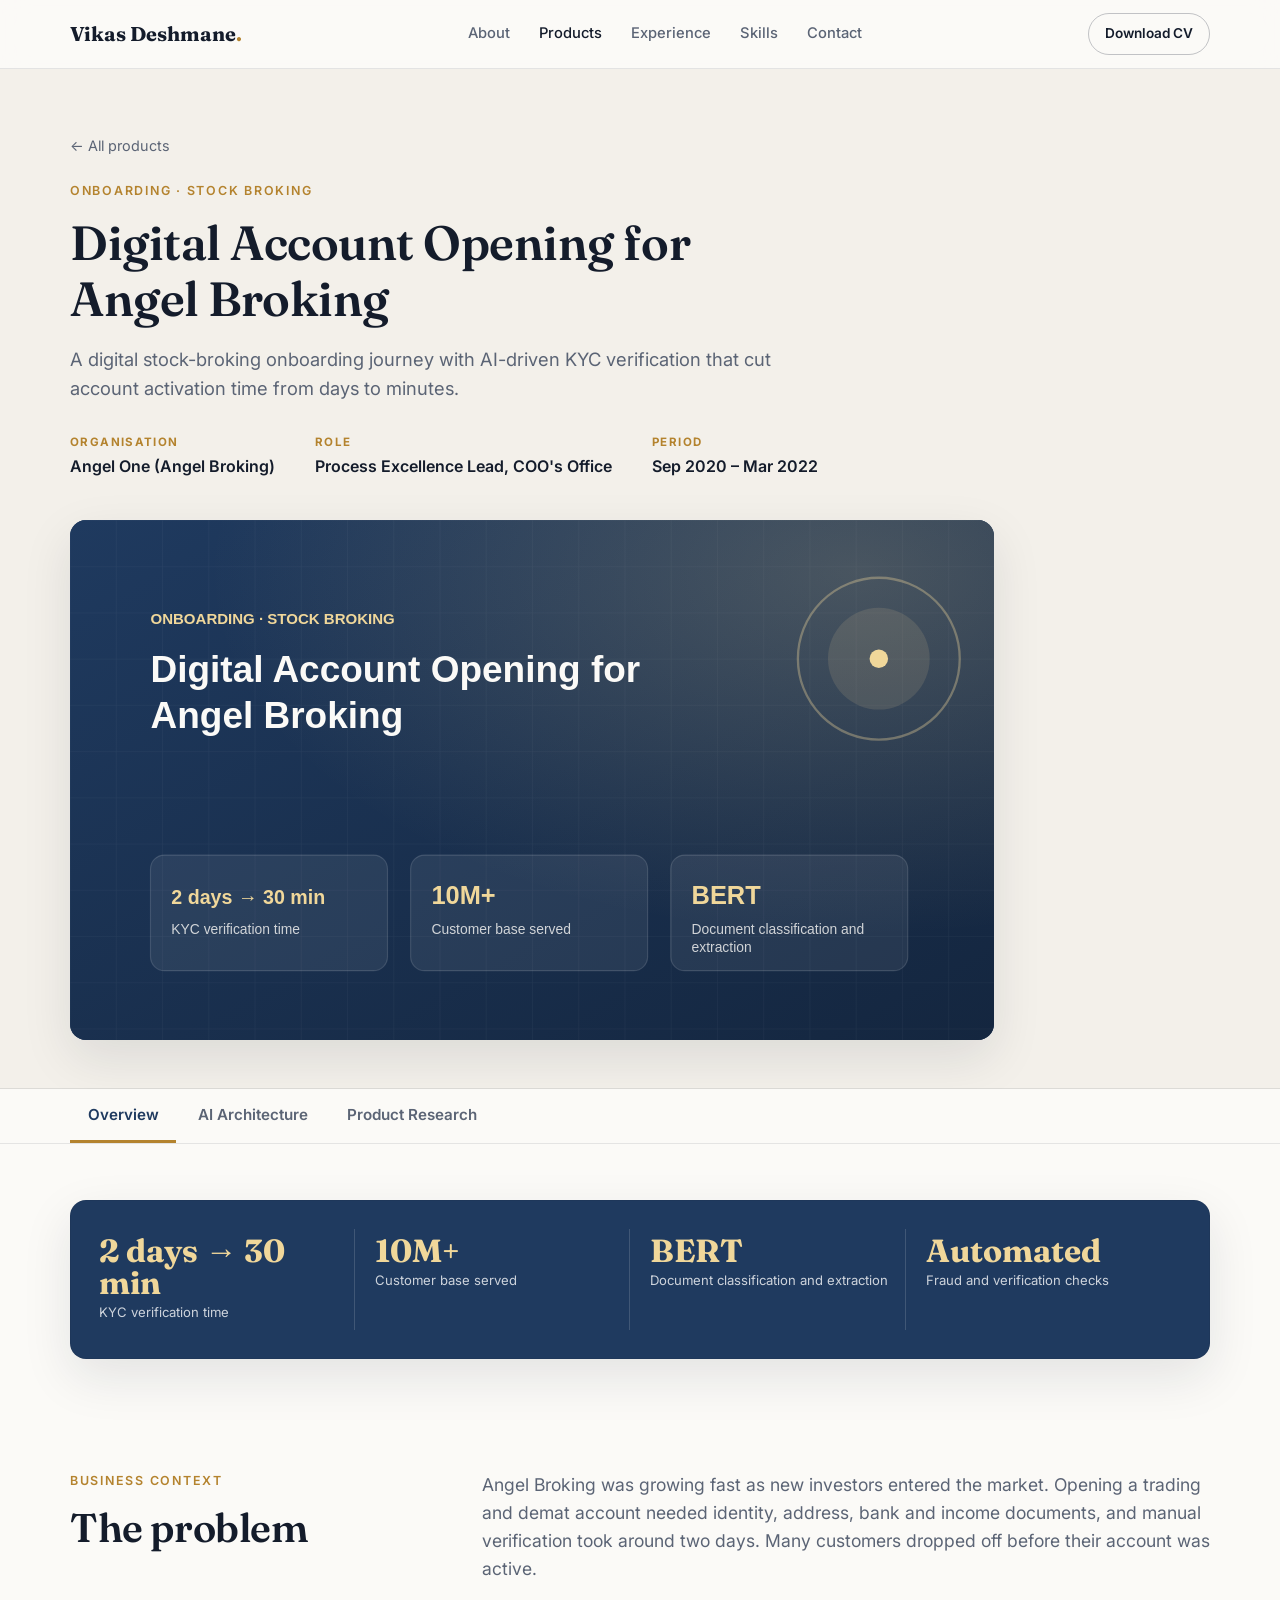
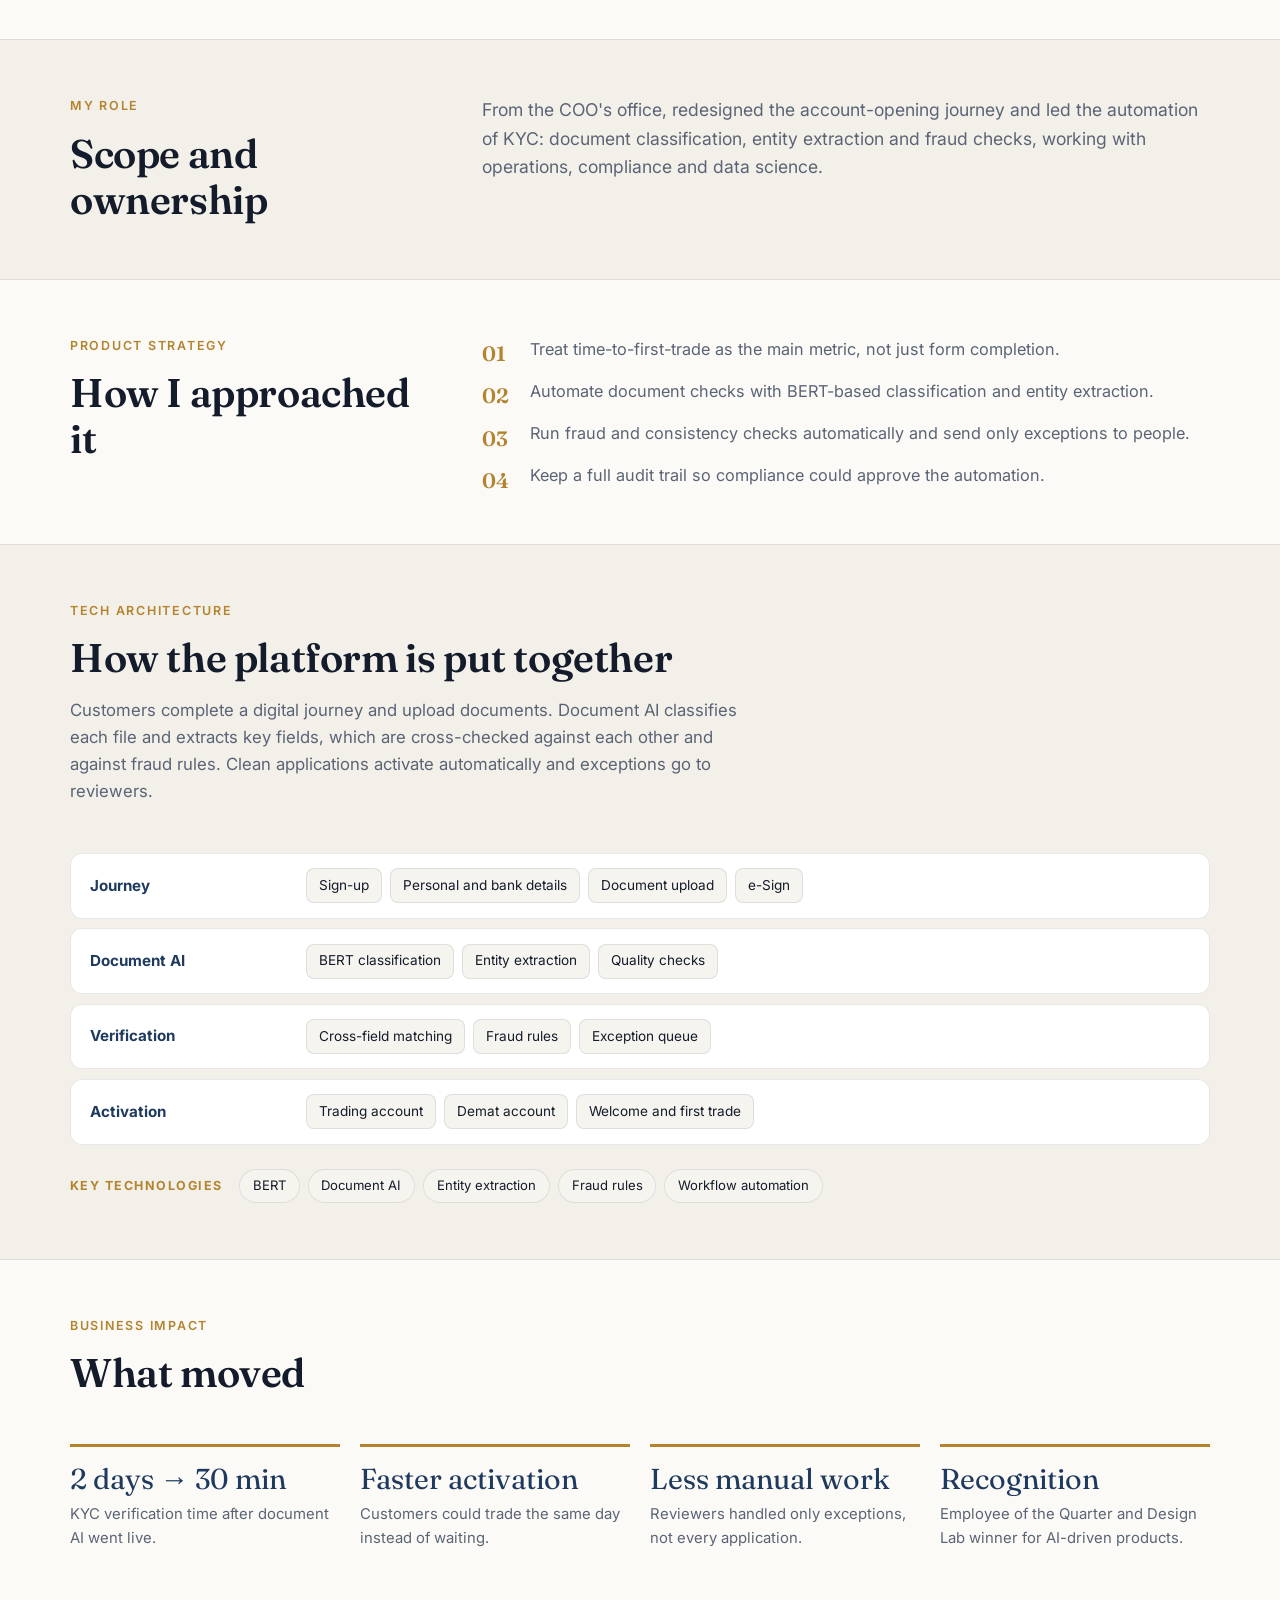
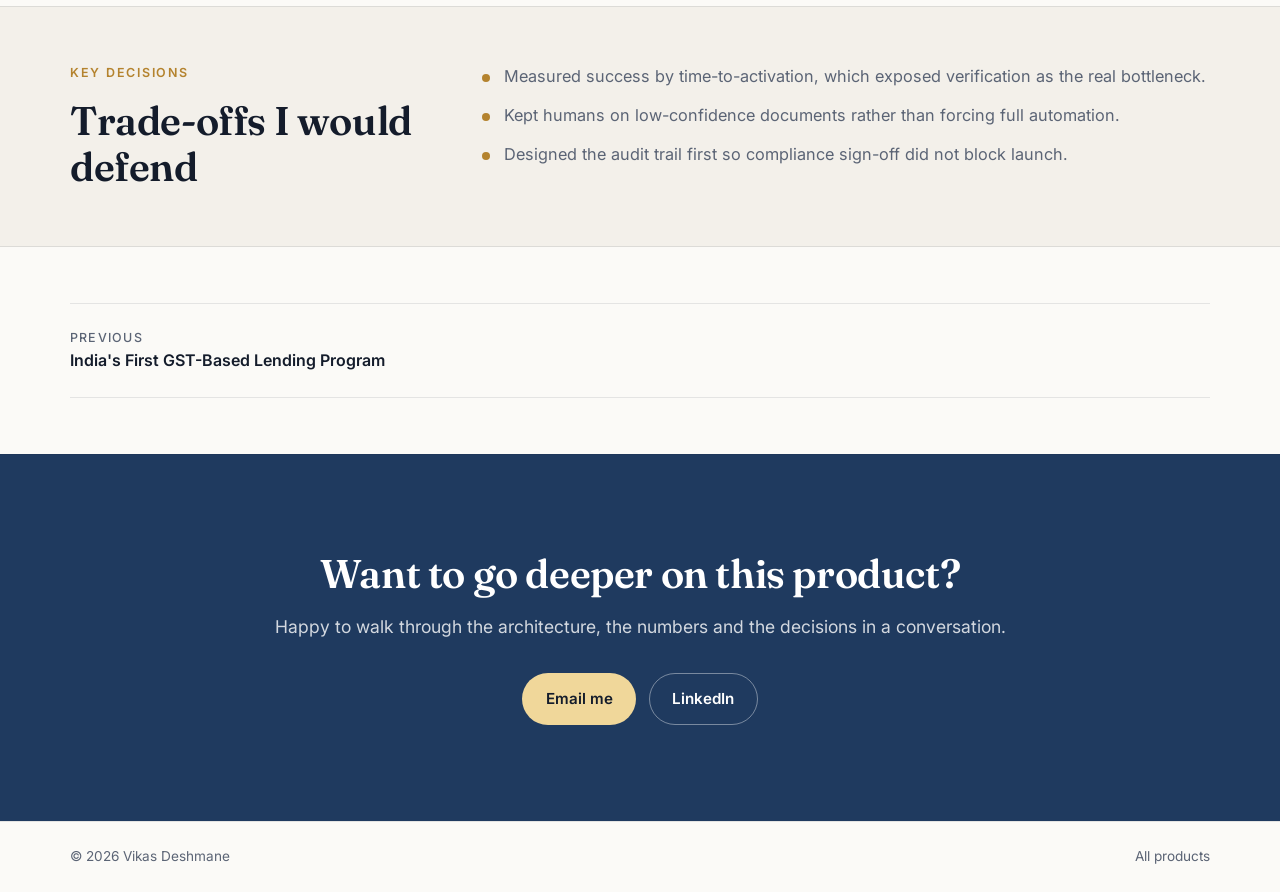
==== products/angel-broking-onboarding.html @ f8e06f11 "Add five products: credit marketplace, contract redlining, loan sales assistant, GST lending, Angel " ====
<!DOCTYPE html>
<html lang="en">
<head>
  <meta charset="UTF-8">
  <meta name="viewport" content="width=device-width, initial-scale=1.0">
  <title>Digital Account Opening for Angel Broking · Vikas Deshmane</title>
  <meta name="description" content="A digital stock-broking onboarding journey with AI-driven KYC verification that cut account activation time from days to minutes.">
  <link rel="preconnect" href="https://fonts.googleapis.com">
  <link href="https://fonts.googleapis.com/css2?family=Inter:wght@400;500;600;700;800&family=Fraunces:opsz,wght@9..144,600;9..144,700&display=swap" rel="stylesheet">
  <link rel="stylesheet" href="../styles.css?v=4">
</head>
<body>
  <header class="nav" id="top">
    <div class="container nav__inner">
      <a href="../index.html" class="nav__brand">Vikas Deshmane<span>.</span></a>
      <nav class="nav__links" id="navLinks">
        <a href="../index.html#about">About</a>
        <a href="../index.html#products" class="active">Products</a>
        <a href="../index.html#experience">Experience</a>
        <a href="../index.html#skills">Skills</a>
        <a href="../index.html#contact">Contact</a>
      </nav>
      <div class="nav__actions">
        <a href="../assets/Vikas_Deshmane_CV.docx" class="btn btn--ghost btn--sm" download>Download CV</a>
        <button class="nav__toggle" id="navToggle" aria-label="Toggle menu" aria-expanded="false"><span></span><span></span><span></span></button>
      </div>
    </div>
  </header>

  <section class="phero">
    <div class="container">
      <a href="../index.html#products" class="back">← All products</a>
      <p class="eyebrow">Onboarding · Stock Broking</p>
      <h1 class="phero__title">Digital Account Opening for Angel Broking</h1>
      <p class="phero__tagline">A digital stock-broking onboarding journey with AI-driven KYC verification that cut account activation time from days to minutes.</p>
      <dl class="phero__facts">
        <div><dt>Organisation</dt><dd>Angel One (Angel Broking)</dd></div>
        <div><dt>Role</dt><dd>Process Excellence Lead, COO&#x27;s Office</dd></div>
        <div><dt>Period</dt><dd>Sep 2020 – Mar 2022</dd></div>
      </dl>
      <figure class="phero__cover"><img src="../assets/products/angel-broking-onboarding.svg" alt="Digital Account Opening for Angel Broking illustration"></figure>
    </div>
  </section>

  <nav class="tabs" id="productTabs"><div class="container tabs__inner" role="tablist"><button class="tabs__btn" role="tab" data-tab="overview" aria-selected="true">Overview</button><button class="tabs__btn" role="tab" data-tab="architecture" aria-selected="false">AI Architecture</button><button class="tabs__btn" role="tab" data-tab="research" aria-selected="false">Product Research</button></div></nav>
<div class="tabpanel" id="tab-overview" role="tabpanel">
  <section class="section section--tight">
    <div class="container">
      <div class="hero__card reveal"><div class="stat-grid stat-grid--4"><div class="stat"><span class="stat__num">2 days → 30 min</span><span class="stat__label">KYC verification time</span></div><div class="stat"><span class="stat__num">10M+</span><span class="stat__label">Customer base served</span></div><div class="stat"><span class="stat__num">BERT</span><span class="stat__label">Document classification and extraction</span></div><div class="stat"><span class="stat__num">Automated</span><span class="stat__label">Fraud and verification checks</span></div></div></div>
    </div>
  </section>

  <section class="section section--tight">
    <div class="container detail">
      <div class="detail__side reveal"><p class="eyebrow">Business context</p><h2>The problem</h2></div>
      <div class="detail__main reveal"><p class="lead-text">Angel Broking was growing fast as new investors entered the market. Opening a trading and demat account needed identity, address, bank and income documents, and manual verification took around two days. Many customers dropped off before their account was active.</p></div>
    </div>
  </section>

  <section class="section section--tight section--alt">
    <div class="container detail">
      <div class="detail__side reveal"><p class="eyebrow">My role</p><h2>Scope and ownership</h2></div>
      <div class="detail__main reveal"><p class="lead-text">From the COO&#x27;s office, redesigned the account-opening journey and led the automation of KYC: document classification, entity extraction and fraud checks, working with operations, compliance and data science.</p></div>
    </div>
  </section>

  <section class="section section--tight">
    <div class="container detail">
      <div class="detail__side reveal"><p class="eyebrow">Product strategy</p><h2>How I approached it</h2></div>
      <div class="detail__main reveal"><ol class="numbered"><li>Treat time-to-first-trade as the main metric, not just form completion.</li><li>Automate document checks with BERT-based classification and entity extraction.</li><li>Run fraud and consistency checks automatically and send only exceptions to people.</li><li>Keep a full audit trail so compliance could approve the automation.</li></ol></div>
    </div>
  </section>

  <section class="section section--tight section--alt">
    <div class="container">
      <div class="section__head reveal"><p class="eyebrow">Tech architecture</p><h2>How the platform is put together</h2><p class="section__sub">Customers complete a digital journey and upload documents. Document AI classifies each file and extracts key fields, which are cross-checked against each other and against fraud rules. Clean applications activate automatically and exceptions go to reviewers.</p></div>
      <div class="arch reveal"><div class="arch__layer"><div class="arch__name">Journey</div><div class="arch__items"><span>Sign-up</span><span>Personal and bank details</span><span>Document upload</span><span>e-Sign</span></div></div><div class="arch__layer"><div class="arch__name">Document AI</div><div class="arch__items"><span>BERT classification</span><span>Entity extraction</span><span>Quality checks</span></div></div><div class="arch__layer"><div class="arch__name">Verification</div><div class="arch__items"><span>Cross-field matching</span><span>Fraud rules</span><span>Exception queue</span></div></div><div class="arch__layer"><div class="arch__name">Activation</div><div class="arch__items"><span>Trading account</span><span>Demat account</span><span>Welcome and first trade</span></div></div></div>
      <div class="arch__stack reveal"><span>Key technologies</span><ul class="chips"><li>BERT</li><li>Document AI</li><li>Entity extraction</li><li>Fraud rules</li><li>Workflow automation</li></ul></div>
    </div>
  </section>

  <section class="section section--tight">
    <div class="container">
      <div class="section__head reveal"><p class="eyebrow">Business impact</p><h2>What moved</h2></div>
      <div class="impacts"><div class="impact"><span class="impact__value">2 days → 30 min</span><p>KYC verification time after document AI went live.</p></div><div class="impact"><span class="impact__value">Faster activation</span><p>Customers could trade the same day instead of waiting.</p></div><div class="impact"><span class="impact__value">Less manual work</span><p>Reviewers handled only exceptions, not every application.</p></div><div class="impact"><span class="impact__value">Recognition</span><p>Employee of the Quarter and Design Lab winner for AI-driven products.</p></div></div>
    </div>
  </section>

  <section class="section section--tight section--alt">
    <div class="container detail">
      <div class="detail__side reveal"><p class="eyebrow">Key decisions</p><h2>Trade-offs I would defend</h2></div>
      <div class="detail__main reveal"><ul class="bullets"><li>Measured success by time-to-activation, which exposed verification as the real bottleneck.</li><li>Kept humans on low-confidence documents rather than forcing full automation.</li><li>Designed the audit trail first so compliance sign-off did not block launch.</li></ul></div>
    </div>
  </section>

  </div>
  <div class="tabpanel" id="tab-architecture" role="tabpanel" hidden>
  <section class="section section--tight">
    <div class="container">
      <div class="section__head"><p class="eyebrow">AI architecture</p><h2>End to end, from sign-up to first trade</h2><p class="section__sub">A digital journey collects details and documents, document AI classifies and reads every file, automated checks verify and screen for fraud, and clean applications activate without manual review.</p></div>
      <div class="diagram"><svg xmlns="http://www.w3.org/2000/svg" viewBox="0 0 1136 446" role="img" aria-label="End-to-end architecture diagram"><defs><marker id="arr" viewBox="0 0 10 10" refX="8" refY="5" markerWidth="7" markerHeight="7" orient="auto"><path d="M0 0L10 5L0 10z" fill="#b4832e"/></marker></defs><rect x="20" y="10" width="184" height="306" rx="16" fill="#f3f0ea" stroke="#d9dde4"/><text font-family="Inter, Segoe UI, Arial, sans-serif" font-size="11" font-weight="700" fill="#b4832e" text-anchor="middle" dominant-baseline="middle"><tspan x="112.0" y="40.0">JOURNEY</tspan></text><rect x="32" y="64.0" width="160" height="48" rx="10" fill="#ffffff" stroke="#d9dde4"/><text font-family="Inter, Segoe UI, Arial, sans-serif" font-size="12.5" font-weight="600" fill="#141c2b" text-anchor="middle" dominant-baseline="middle"><tspan x="112.0" y="88.0">Mobile sign-up</tspan></text><rect x="32" y="122.0" width="160" height="48" rx="10" fill="#ffffff" stroke="#d9dde4"/><text font-family="Inter, Segoe UI, Arial, sans-serif" font-size="12.5" font-weight="600" fill="#141c2b" text-anchor="middle" dominant-baseline="middle"><tspan x="112.0" y="138.5">Personal and bank</tspan><tspan x="112.0" y="153.5">details</tspan></text><rect x="32" y="180.0" width="160" height="48" rx="10" fill="#ffffff" stroke="#d9dde4"/><text font-family="Inter, Segoe UI, Arial, sans-serif" font-size="12.5" font-weight="600" fill="#141c2b" text-anchor="middle" dominant-baseline="middle"><tspan x="112.0" y="204.0">Document upload</tspan></text><rect x="32" y="238.0" width="160" height="48" rx="10" fill="#ffffff" stroke="#d9dde4"/><text font-family="Inter, Segoe UI, Arial, sans-serif" font-size="12.5" font-weight="600" fill="#141c2b" text-anchor="middle" dominant-baseline="middle"><tspan x="112.0" y="262.0">e-Sign</tspan></text><line x1="208" y1="163.0" x2="244" y2="163.0" stroke="#b4832e" stroke-width="2.5" marker-end="url(#arr)"/><rect x="248" y="10" width="184" height="306" rx="16" fill="#f3f0ea" stroke="#d9dde4"/><text font-family="Inter, Segoe UI, Arial, sans-serif" font-size="11" font-weight="700" fill="#b4832e" text-anchor="middle" dominant-baseline="middle"><tspan x="340.0" y="40.0">PRE-PROCESSING</tspan></text><rect x="260" y="93.0" width="160" height="48" rx="10" fill="#ffffff" stroke="#d9dde4"/><text font-family="Inter, Segoe UI, Arial, sans-serif" font-size="12.5" font-weight="600" fill="#141c2b" text-anchor="middle" dominant-baseline="middle"><tspan x="340.0" y="117.0">Image quality checks</tspan></text><rect x="260" y="151.0" width="160" height="48" rx="10" fill="#ffffff" stroke="#d9dde4"/><text font-family="Inter, Segoe UI, Arial, sans-serif" font-size="12.5" font-weight="600" fill="#141c2b" text-anchor="middle" dominant-baseline="middle"><tspan x="340.0" y="175.0">OCR</tspan></text><rect x="260" y="209.0" width="160" height="48" rx="10" fill="#ffffff" stroke="#d9dde4"/><text font-family="Inter, Segoe UI, Arial, sans-serif" font-size="12.5" font-weight="600" fill="#141c2b" text-anchor="middle" dominant-baseline="middle"><tspan x="340.0" y="233.0">Duplicate detection</tspan></text><line x1="436" y1="163.0" x2="472" y2="163.0" stroke="#b4832e" stroke-width="2.5" marker-end="url(#arr)"/><rect x="476" y="10" width="184" height="306" rx="16" fill="#1f3a5f" stroke="#1f3a5f"/><text font-family="Inter, Segoe UI, Arial, sans-serif" font-size="11" font-weight="700" fill="#f0d79a" text-anchor="middle" dominant-baseline="middle"><tspan x="568.0" y="40.0">DOCUMENT AI</tspan></text><rect x="488" y="93.0" width="160" height="48" rx="10" fill="#2b4d7c" stroke="#4a6a95"/><text font-family="Inter, Segoe UI, Arial, sans-serif" font-size="12.5" font-weight="600" fill="#ffffff" text-anchor="middle" dominant-baseline="middle"><tspan x="568.0" y="109.5">BERT document</tspan><tspan x="568.0" y="124.5">classifier</tspan></text><rect x="488" y="151.0" width="160" height="48" rx="10" fill="#2b4d7c" stroke="#4a6a95"/><text font-family="Inter, Segoe UI, Arial, sans-serif" font-size="12.5" font-weight="600" fill="#ffffff" text-anchor="middle" dominant-baseline="middle"><tspan x="568.0" y="175.0">Entity extraction</tspan></text><rect x="488" y="209.0" width="160" height="48" rx="10" fill="#2b4d7c" stroke="#4a6a95"/><text font-family="Inter, Segoe UI, Arial, sans-serif" font-size="12.5" font-weight="600" fill="#ffffff" text-anchor="middle" dominant-baseline="middle"><tspan x="568.0" y="233.0">Confidence scoring</tspan></text><line x1="664" y1="163.0" x2="700" y2="163.0" stroke="#b4832e" stroke-width="2.5" marker-end="url(#arr)"/><rect x="704" y="10" width="184" height="306" rx="16" fill="#f3f0ea" stroke="#d9dde4"/><text font-family="Inter, Segoe UI, Arial, sans-serif" font-size="11" font-weight="700" fill="#b4832e" text-anchor="middle" dominant-baseline="middle"><tspan x="796.0" y="40.0">VERIFICATION</tspan></text><rect x="716" y="93.0" width="160" height="48" rx="10" fill="#ffffff" stroke="#d9dde4"/><text font-family="Inter, Segoe UI, Arial, sans-serif" font-size="12.5" font-weight="600" fill="#141c2b" text-anchor="middle" dominant-baseline="middle"><tspan x="796.0" y="117.0">Cross-field matching</tspan></text><rect x="716" y="151.0" width="160" height="48" rx="10" fill="#ffffff" stroke="#d9dde4"/><text font-family="Inter, Segoe UI, Arial, sans-serif" font-size="12.5" font-weight="600" fill="#141c2b" text-anchor="middle" dominant-baseline="middle"><tspan x="796.0" y="175.0">Fraud rules</tspan></text><rect x="716" y="209.0" width="160" height="48" rx="10" fill="#ffffff" stroke="#d9dde4"/><text font-family="Inter, Segoe UI, Arial, sans-serif" font-size="12.5" font-weight="600" fill="#141c2b" text-anchor="middle" dominant-baseline="middle"><tspan x="796.0" y="233.0">Exception review queue</tspan></text><line x1="892" y1="163.0" x2="928" y2="163.0" stroke="#b4832e" stroke-width="2.5" marker-end="url(#arr)"/><rect x="932" y="10" width="184" height="306" rx="16" fill="#f3f0ea" stroke="#d9dde4"/><text font-family="Inter, Segoe UI, Arial, sans-serif" font-size="11" font-weight="700" fill="#b4832e" text-anchor="middle" dominant-baseline="middle"><tspan x="1024.0" y="40.0">ACTIVATION</tspan></text><rect x="944" y="93.0" width="160" height="48" rx="10" fill="#ffffff" stroke="#d9dde4"/><text font-family="Inter, Segoe UI, Arial, sans-serif" font-size="12.5" font-weight="600" fill="#141c2b" text-anchor="middle" dominant-baseline="middle"><tspan x="1024.0" y="117.0">Trading account</tspan></text><rect x="944" y="151.0" width="160" height="48" rx="10" fill="#ffffff" stroke="#d9dde4"/><text font-family="Inter, Segoe UI, Arial, sans-serif" font-size="12.5" font-weight="600" fill="#141c2b" text-anchor="middle" dominant-baseline="middle"><tspan x="1024.0" y="175.0">Demat account</tspan></text><rect x="944" y="209.0" width="160" height="48" rx="10" fill="#ffffff" stroke="#d9dde4"/><text font-family="Inter, Segoe UI, Arial, sans-serif" font-size="12.5" font-weight="600" fill="#141c2b" text-anchor="middle" dominant-baseline="middle"><tspan x="1024.0" y="225.5">Welcome and first</tspan><tspan x="1024.0" y="240.5">trade</tspan></text><text font-family="Inter, Segoe UI, Arial, sans-serif" font-size="11" font-weight="700" fill="#b4832e" text-anchor="start" dominant-baseline="middle"><tspan x="20" y="332.0">CROSS-CUTTING CONTROLS</tspan></text><rect x="20.0" y="346" width="265.0" height="76" rx="12" fill="#ffffff" stroke="#d9dde4"/><rect x="20.0" y="346" width="5" height="76" rx="2" fill="#b4832e"/><text font-family="Inter, Segoe UI, Arial, sans-serif" font-size="13" font-weight="700" fill="#1f3a5f" text-anchor="start" dominant-baseline="middle"><tspan x="38.0" y="368.0">Compliance</tspan></text><text font-family="Inter, Segoe UI, Arial, sans-serif" font-size="11.5" font-weight="500" fill="#5b6475" text-anchor="start" dominant-baseline="middle"><tspan x="38.0" y="396.0">Audit trail for every KYC decision</tspan></text><rect x="297.0" y="346" width="265.0" height="76" rx="12" fill="#ffffff" stroke="#d9dde4"/><rect x="297.0" y="346" width="5" height="76" rx="2" fill="#b4832e"/><text font-family="Inter, Segoe UI, Arial, sans-serif" font-size="13" font-weight="700" fill="#1f3a5f" text-anchor="start" dominant-baseline="middle"><tspan x="315.0" y="368.0">Human in the loop</tspan></text><text font-family="Inter, Segoe UI, Arial, sans-serif" font-size="11.5" font-weight="500" fill="#5b6475" text-anchor="start" dominant-baseline="middle"><tspan x="315.0" y="388.5">Low-confidence documents go to</tspan><tspan x="315.0" y="403.5">reviewers</tspan></text><rect x="574.0" y="346" width="265.0" height="76" rx="12" fill="#ffffff" stroke="#d9dde4"/><rect x="574.0" y="346" width="5" height="76" rx="2" fill="#b4832e"/><text font-family="Inter, Segoe UI, Arial, sans-serif" font-size="13" font-weight="700" fill="#1f3a5f" text-anchor="start" dominant-baseline="middle"><tspan x="592.0" y="368.0">Speed</tspan></text><text font-family="Inter, Segoe UI, Arial, sans-serif" font-size="11.5" font-weight="500" fill="#5b6475" text-anchor="start" dominant-baseline="middle"><tspan x="592.0" y="388.5">Verification cut from 2 days to 30</tspan><tspan x="592.0" y="403.5">minutes</tspan></text><rect x="851.0" y="346" width="265.0" height="76" rx="12" fill="#ffffff" stroke="#d9dde4"/><rect x="851.0" y="346" width="5" height="76" rx="2" fill="#b4832e"/><text font-family="Inter, Segoe UI, Arial, sans-serif" font-size="13" font-weight="700" fill="#1f3a5f" text-anchor="start" dominant-baseline="middle"><tspan x="869.0" y="368.0">Funnel tracking</tspan></text><text font-family="Inter, Segoe UI, Arial, sans-serif" font-size="11.5" font-weight="500" fill="#5b6475" text-anchor="start" dominant-baseline="middle"><tspan x="869.0" y="396.0">Drop-off measured at each step</tspan></text></svg></div>
      <p class="diagram__hint">Scroll sideways to see the full diagram on small screens.</p>
    </div>
  </section>
  <section class="section section--tight section--alt">
    <div class="container detail">
      <div class="detail__side"><p class="eyebrow">Request lifecycle</p><h2>How one new investor gets activated</h2></div>
      <div class="detail__main"><ol class="numbered"><li>Sign up: the investor starts on mobile and enters personal and bank details.</li><li>Upload: identity, address and bank documents are captured in the app.</li><li>Check quality: blurry or duplicate images are flagged immediately so the user can retake them.</li><li>Read: document AI classifies each file and extracts names, numbers and dates.</li><li>Verify: extracted fields are matched across documents and screened by fraud rules.</li><li>Review: only low-confidence or flagged cases go to a reviewer.</li><li>Activate: trading and demat accounts open and the investor can place a first trade.</li></ol></div>
    </div>
  </section>
  <section class="section section--tight">
    <div class="container">
      <div class="section__head"><p class="eyebrow">Component roster</p><h2>Who does what, and what keeps it safe</h2></div>
      <div class="table-wrap"><table class="agents">
        <thead><tr><th>Component</th><th>Responsibility</th><th>Guardrail</th></tr></thead>
        <tbody><tr><td><strong>Quality checker</strong></td><td>Catches unreadable or duplicate uploads</td><td>Instant retake prompt</td></tr><tr><td><strong>Document classifier</strong></td><td>Identifies each document type</td><td>Confidence threshold</td></tr><tr><td><strong>Entity extraction</strong></td><td>Reads key fields from documents</td><td>Cross-document matching</td></tr><tr><td><strong>Fraud rules</strong></td><td>Screens for suspicious applications</td><td>Rules owned by compliance</td></tr><tr><td><strong>Review queue</strong></td><td>Handles exceptions</td><td>SLA timers and audit log</td></tr></tbody>
      </table></div>
    </div>
  </section>
</div>
<div class="tabpanel" id="tab-research" role="tabpanel" hidden>
  <section class="section section--tight">
    <div class="container">
      <div class="section__head"><p class="eyebrow">Product research</p><h2>Who we built for</h2><p class="section__sub">Research traced where new investors dropped off between sign-up and first trade.</p></div>
      <div class="arch__stack"><span>Research methods</span><ul class="chips"><li>Onboarding funnel analysis</li><li>New-investor interviews</li><li>Operations time-and-motion study</li><li>Compliance workshops</li></ul></div>
    </div>
  </section>
  <section class="section section--tight section--alt">
    <div class="container">
      <div class="section__head"><p class="eyebrow">Personas</p><h2>End users and customers</h2></div>
      <div class="personas">
        <article class="persona persona--end">
          <header><span class="persona__avatar">FI</span><div><h4>First-time investor</h4><span class="persona__type">End customer</span></div></header>
          <p class="persona__about">Young investor opening a first demat account on mobile.</p>
          <div class="persona__cols">
            <div><h5>Goals</h5><ul><li>Start investing today</li></ul></div>
            <div><h5>Pain points</h5><ul><li>Waiting days for approval</li><li>Confusing document rules</li></ul></div>
          </div>
          <p class="persona__needs"><strong>Needs:</strong> Same-day activation with clear guidance.</p>
        </article>
        <article class="persona persona--end">
          <header><span class="persona__avatar">ET</span><div><h4>Experienced trader switching brokers</h4><span class="persona__type">End customer</span></div></header>
          <p class="persona__about">Moving from another broker for lower costs.</p>
          <div class="persona__cols">
            <div><h5>Goals</h5><ul><li>Quick switch without downtime</li></ul></div>
            <div><h5>Pain points</h5><ul><li>Repeating paperwork</li></ul></div>
          </div>
          <p class="persona__needs"><strong>Needs:</strong> A fast, low-effort journey.</p>
        </article>
        <article class="persona">
          <header><span class="persona__avatar">KO</span><div><h4>KYC operations reviewer</h4><span class="persona__type">Internal · operator</span></div></header>
          <p class="persona__about">Verifies documents manually.</p>
          <div class="persona__cols">
            <div><h5>Goals</h5><ul><li>Clear the backlog</li></ul></div>
            <div><h5>Pain points</h5><ul><li>Checking every application by hand</li></ul></div>
          </div>
          <p class="persona__needs"><strong>Needs:</strong> Automation for clean cases, focus on exceptions.</p>
        </article>
        <article class="persona">
          <header><span class="persona__avatar">CO</span><div><h4>Compliance officer</h4><span class="persona__type">Internal · governance</span></div></header>
          <p class="persona__about">Accountable for KYC rules.</p>
          <div class="persona__cols">
            <div><h5>Goals</h5><ul><li>Regulatory compliance</li></ul></div>
            <div><h5>Pain points</h5><ul><li>Opaque automation</li></ul></div>
          </div>
          <p class="persona__needs"><strong>Needs:</strong> A complete audit trail.</p>
        </article>
      </div>
    </div>
  </section>
  <section class="section section--tight">
    <div class="container">
      <div class="section__head"><p class="eyebrow">Insights to decisions</p><h2>What we learned and what we changed</h2></div>
      <div class="insights"><div class="insight"><p class="insight__q">Most drop-off happened while waiting for verification, not while filling forms.</p><p class="insight__a"><span>Product decision</span>Automate verification with document AI.</p></div><div class="insight"><p class="insight__q">Many rejections were simply blurry or wrong documents.</p><p class="insight__a"><span>Product decision</span>Instant quality checks with retake prompts.</p></div><div class="insight"><p class="insight__q">Compliance would only approve automation it could audit.</p><p class="insight__a"><span>Product decision</span>Audit trail designed before launch.</p></div></div>
    </div>
  </section>
</div>

  <section class="section section--tight">
    <div class="container pager"><a href="gst-lending.html" class="pager__link"><small>Previous</small>India&#x27;s First GST-Based Lending Program</a><span></span></div>
  </section>

  <section class="section section--contact">
    <div class="container contact reveal">
      <h2>Want to go deeper on this product?</h2>
      <p class="contact__lead">Happy to walk through the architecture, the numbers and the decisions in a conversation.</p>
      <div class="contact__links">
        <a class="btn btn--primary" href="mailto:vikasdeshmane.iiml@gmail.com">Email me</a>
        <a class="btn btn--ghost" href="https://www.linkedin.com/in/vikasdeshmane" target="_blank" rel="noopener">LinkedIn</a>
      </div>
    </div>
  </section>

  <footer class="footer">
    <div class="container footer__inner">
      <span>© <span id="year"></span> Vikas Deshmane</span>
      <a href="../index.html#products">All products</a>
    </div>
  </footer>
  <script src="../script.js?v=4"></script>
</body>
</html>
---- styles.css ----
/* ============================================================
   Vikas Deshmane · Product Leadership Portfolio
   ============================================================ */

:root {
  --bg: #fbfaf7;
  --bg-alt: #f3f0ea;
  --surface: #ffffff;
  --surface-2: #f6f4ef;
  --border: rgba(20, 30, 50, 0.10);
  --text: #141c2b;
  --muted: #5b6475;
  --accent: #1f3a5f;
  --accent-2: #b4832e;
  --accent-ink: #ffffff;
  --font-body: 'Inter', system-ui, -apple-system, Segoe UI, Roboto, sans-serif;
  --font-display: 'Fraunces', Georgia, serif;
  --radius: 16px;
  --container: 1140px;
  --shadow: 0 18px 50px rgba(20, 30, 50, 0.10);
}

* { box-sizing: border-box; }
html { scroll-behavior: smooth; }
body {
  margin: 0;
  font-family: var(--font-body);
  background: var(--bg);
  color: var(--text);
  line-height: 1.6;
  -webkit-font-smoothing: antialiased;
}
a { color: inherit; text-decoration: none; }
ul, ol { margin: 0; padding: 0; list-style: none; }
h1, h2, h3, h4, h5 { margin: 0; line-height: 1.15; }
p { margin: 0 0 1rem; }
strong { color: var(--text); font-weight: 600; }

.container { width: min(var(--container), 100% - 2rem); margin: 0 auto; }

.eyebrow {
  font-size: 0.78rem; font-weight: 600; letter-spacing: 0.14em; text-transform: uppercase;
  color: var(--accent-2); margin-bottom: 0.9rem;
}
h1 { font-family: var(--font-display); font-weight: 600; font-size: clamp(2.2rem, 4.6vw, 3.6rem); letter-spacing: -0.01em; }
h1 em { font-style: italic; color: var(--accent-2); }
h2 { font-family: var(--font-display); font-weight: 600; font-size: clamp(1.7rem, 3.2vw, 2.5rem); letter-spacing: -0.01em; }
h3 { font-size: 1.35rem; font-weight: 700; }
h4 { font-size: 1.05rem; font-weight: 700; }
h5 { font-size: 0.74rem; font-weight: 700; letter-spacing: 0.12em; text-transform: uppercase; color: var(--accent-2); margin-bottom: 0.4rem; }

/* Buttons */
.btn {
  display: inline-flex; align-items: center; justify-content: center; gap: 0.5rem;
  padding: 0.8rem 1.4rem; border-radius: 999px; font-weight: 600; font-size: 0.95rem;
  border: 1px solid transparent; transition: transform 0.15s ease, background 0.2s ease, border-color 0.2s ease;
  cursor: pointer;
}
.btn:hover { transform: translateY(-2px); }
.btn--primary { background: var(--accent); color: var(--accent-ink); }
.btn--primary:hover { background: #2b4d7c; }
.btn--ghost { background: transparent; color: var(--text); border-color: rgba(20, 30, 50, 0.25); }
.btn--ghost:hover { border-color: var(--accent); color: var(--accent); background: rgba(31,58,95,0.04); }
.btn--sm { padding: 0.55rem 1rem; font-size: 0.85rem; }

/* Nav */
.nav {
  position: sticky; top: 0; z-index: 50;
  background: rgba(251, 250, 247, 0.85); backdrop-filter: blur(14px);
  border-bottom: 1px solid var(--border);
}
.nav__inner { display: flex; align-items: center; justify-content: space-between; height: 68px; gap: 1rem; }
.nav__brand { font-family: var(--font-display); font-size: 1.25rem; font-weight: 700; }
.nav__brand span { color: var(--accent-2); }
.nav__links { display: flex; gap: 1.8rem; }
.nav__links a { font-size: 0.92rem; font-weight: 500; color: var(--muted); transition: color 0.2s; }
.nav__links a:hover, .nav__links a.active { color: var(--text); }
.nav__actions { display: flex; align-items: center; gap: 0.75rem; }
.nav__toggle {
  display: none; flex-direction: column; gap: 5px; background: none; border: 0; padding: 6px; cursor: pointer;
}
.nav__toggle span { width: 22px; height: 2px; background: var(--text); border-radius: 2px; transition: 0.2s; }

/* Hero */
.hero {
  position: relative; padding: 6rem 0 5rem; overflow: hidden;
}
.hero::before {
  content: ''; position: absolute; inset: 0; pointer-events: none;
  background:
    radial-gradient(700px 420px at 8% 0%, rgba(31, 58, 95, 0.07), transparent 60%),
    radial-gradient(600px 420px at 95% 90%, rgba(180, 131, 46, 0.10), transparent 60%);
}
.hero__grid { display: grid; grid-template-columns: 1.35fr 1fr; gap: 4rem; align-items: center; position: relative; margin-bottom: 3rem; }
.hero__portrait {
  margin: 0; position: relative; aspect-ratio: 3 / 4; border-radius: var(--radius); overflow: hidden;
  box-shadow: var(--shadow); border: 1px solid var(--border); background: var(--bg-alt);
}
.hero__portrait::after { content: ''; position: absolute; inset: 0; box-shadow: inset 0 0 0 6px rgba(255,255,255,0.6); border-radius: var(--radius); pointer-events: none; }
.hero__portrait img { width: 100%; height: 100%; object-fit: cover; object-position: 100% 0; display: block; transform: scale(1.08); transform-origin: top right; }
.hero__card--wide { position: relative; }
.stat-grid--6 { grid-template-columns: repeat(6, 1fr); }
.stat-grid--6 .stat { border-bottom: 0; border-right: 1px solid rgba(255,255,255,0.15); padding-right: 1rem; }
.stat-grid--6 .stat:last-child { border-right: 0; }
.hero__lead { font-size: 1.15rem; color: var(--muted); margin: 1.5rem 0 2rem; max-width: 56ch; }
.hero__cta { display: flex; gap: 0.9rem; flex-wrap: wrap; margin-bottom: 2rem; }
.hero__meta li { color: var(--muted); font-size: 0.92rem; padding: 0.25rem 0; }
.hero__meta li::before { content: '—'; color: var(--accent-2); margin-right: 0.6rem; }

.hero__card {
  background: var(--accent); color: #fff;
  border: 1px solid var(--border); border-radius: var(--radius); padding: 1.75rem; box-shadow: var(--shadow);
}
.stat-grid { display: grid; grid-template-columns: 1fr 1fr; gap: 1.25rem; }
.stat { display: flex; flex-direction: column; gap: 0.2rem; padding: 0.4rem 0; border-bottom: 1px solid rgba(255,255,255,0.15); }
.stat:nth-last-child(-n+2) { border-bottom: 0; }
.stat__num { font-family: var(--font-display); font-size: 2rem; font-weight: 700; color: #f0d79a; line-height: 1; }
.stat__label { font-size: 0.82rem; color: rgba(255,255,255,0.78); }

/* Trust strip */
.strip { border-top: 1px solid var(--border); border-bottom: 1px solid var(--border); padding: 1.5rem 0; background: var(--bg-alt); }
.strip__label { text-align: center; font-size: 0.75rem; letter-spacing: 0.14em; text-transform: uppercase; color: var(--muted); margin-bottom: 0.9rem; }
.strip__logos { display: flex; flex-wrap: wrap; justify-content: center; gap: 1rem 2.5rem; }
.strip__logos li { font-family: var(--font-display); font-weight: 600; font-size: 1.15rem; color: rgba(20, 28, 43, 0.55); }

/* Sections */
.section { padding: 6rem 0; }
.section--alt { background: var(--bg-alt); border-top: 1px solid var(--border); border-bottom: 1px solid var(--border); }
.section__head { max-width: 680px; margin-bottom: 3rem; }
.section__sub { color: var(--muted); font-size: 1.05rem; margin-top: 1rem; }

/* About */
.about__grid { display: grid; grid-template-columns: 1fr 1.6fr; gap: 4rem; }
.about__body p { color: var(--muted); font-size: 1.05rem; }
.about__pillars { display: grid; grid-template-columns: 1fr 1fr; gap: 1rem; margin-top: 2rem; }
.pillar { background: var(--surface); border: 1px solid var(--border); border-radius: 12px; padding: 1.1rem 1.2rem; }
.pillar h4 { margin-bottom: 0.35rem; color: var(--accent); font-size: 0.95rem; }
.pillar p { margin: 0; font-size: 0.9rem; color: var(--muted); }

/* Case studies */
.cases { display: grid; gap: 1.5rem; }
.case {
  background: var(--surface); border: 1px solid var(--border); border-radius: var(--radius);
  padding: 2rem; transition: border-color 0.2s, transform 0.2s;
}
.case:hover { border-color: rgba(31, 58, 95, 0.4); transform: translateY(-3px); box-shadow: var(--shadow); }
.case__head { display: flex; justify-content: space-between; flex-wrap: wrap; gap: 0.5rem 1rem; margin-bottom: 0.9rem; }
.case__tag { font-size: 0.75rem; font-weight: 600; letter-spacing: 0.08em; text-transform: uppercase; color: var(--accent); }
.case__org { font-size: 0.85rem; color: var(--muted); }
.case h3 { margin-bottom: 1.4rem; max-width: 30ch; }
.case__body { display: grid; grid-template-columns: 1fr 1.6fr; gap: 2rem; }
.case__body p { color: var(--muted); font-size: 0.97rem; margin: 0; }
.case__results {
  display: flex; flex-wrap: wrap; gap: 0.6rem; margin-top: 1.5rem; padding-top: 1.25rem; border-top: 1px dashed var(--border);
}
.case__results li {
  background: rgba(180, 131, 46, 0.08); border: 1px solid rgba(180, 131, 46, 0.35); color: var(--text);
  border-radius: 999px; padding: 0.4rem 0.9rem; font-size: 0.86rem;
}
.case__results strong { color: #8a6220; }

/* Principles */
.principles { display: grid; grid-template-columns: repeat(4, 1fr); gap: 1.25rem; }
.principle { background: var(--surface); border: 1px solid var(--border); border-radius: var(--radius); padding: 1.5rem; }
.principle span { font-family: var(--font-display); font-size: 1.6rem; color: var(--accent-2); display: block; margin-bottom: 0.6rem; }
.principle h4 { margin-bottom: 0.5rem; }
.principle p { margin: 0; color: var(--muted); font-size: 0.93rem; }

/* Timeline */
.timeline { position: relative; display: grid; gap: 0; }
.timeline li { display: grid; grid-template-columns: 190px 1fr; gap: 2rem; padding: 1.5rem 0; border-bottom: 1px solid var(--border); position: relative; }
.timeline li:last-child { border-bottom: 0; }
.timeline__when { font-size: 0.85rem; color: var(--muted); font-weight: 500; padding-top: 0.2rem; }
.timeline__what h4 { font-size: 1.1rem; }
.timeline__org { color: var(--accent-2); font-weight: 600; font-size: 0.92rem; margin: 0.15rem 0 0.5rem; }
.timeline__what p:last-child { margin: 0; color: var(--muted); font-size: 0.95rem; }

/* Skills */
.skills { display: grid; grid-template-columns: repeat(3, 1fr); gap: 1.25rem; }
.skill-group { background: var(--surface); border: 1px solid var(--border); border-radius: var(--radius); padding: 1.4rem; }
.skill-group h4 { margin-bottom: 0.9rem; color: var(--accent); font-size: 0.95rem; }
.chips { display: flex; flex-wrap: wrap; gap: 0.5rem; }
.chips li { background: var(--surface-2); border: 1px solid var(--border); border-radius: 999px; padding: 0.35rem 0.8rem; font-size: 0.82rem; color: var(--text); }
.leads { display: grid; grid-template-columns: repeat(4, 1fr); gap: 1.25rem; margin-bottom: 2.5rem; }
.lead { border-top: 3px solid var(--accent-2); padding-top: 1rem; }
.lead__num { font-family: var(--font-display); font-size: 2rem; color: var(--accent); line-height: 1; display: block; margin-bottom: 0.3rem; }
.lead__label { font-size: 0.9rem; color: var(--muted); }

.creds { display: grid; grid-template-columns: repeat(3, 1fr); gap: 1.25rem; margin-top: 1.25rem; }
.cred { border: 1px solid var(--border); border-radius: var(--radius); padding: 1.4rem; }
.cred h4 { color: var(--accent-2); margin-bottom: 0.8rem; font-size: 0.95rem; }
.cred li { color: var(--muted); font-size: 0.92rem; padding: 0.3rem 0; border-bottom: 1px solid var(--border); }
.cred li:last-child { border-bottom: 0; }

/* Contact */
.section--contact { background: var(--accent); color: #fff; border-top: 1px solid var(--border); }
.section--contact .eyebrow { color: #f0d79a; }
.section--contact .contact__lead { color: rgba(255,255,255,0.8); }
.section--contact .btn--primary { background: #f0d79a; color: var(--text); }
.section--contact .btn--ghost { color: #fff; border-color: rgba(255,255,255,0.4); }
.section--contact .btn--ghost:hover { border-color: #f0d79a; color: #f0d79a; background: transparent; }
.contact { text-align: center; max-width: 760px; }
.contact__lead { color: var(--muted); font-size: 1.1rem; margin: 1rem 0 2rem; }
.contact__links { display: flex; flex-wrap: wrap; justify-content: center; gap: 0.8rem; }

/* Footer */
.footer { border-top: 1px solid var(--border); padding: 1.5rem 0; font-size: 0.85rem; color: var(--muted); }
.footer__inner { display: flex; justify-content: space-between; flex-wrap: wrap; gap: 0.5rem; }
.footer a:hover { color: var(--accent-2); }

/* Reveal on scroll */
.reveal { opacity: 0; transform: translateY(18px); transition: opacity 0.6s ease, transform 0.6s ease; }
.reveal.is-visible { opacity: 1; transform: none; }
@media (prefers-reduced-motion: reduce) {
  .reveal { opacity: 1; transform: none; transition: none; }
  html { scroll-behavior: auto; }
}

/* Product cards (home) */
.pcards { display: grid; grid-template-columns: 1fr 1fr; gap: 1.5rem; }
.pcard {
  display: flex; flex-direction: column; background: var(--surface); border: 1px solid var(--border);
  border-radius: var(--radius); padding: 1.75rem; transition: border-color 0.2s, transform 0.2s, box-shadow 0.2s;
}
.pcard:hover { border-color: rgba(31, 58, 95, 0.4); transform: translateY(-3px); box-shadow: var(--shadow); }
.pcard h3 { margin: 0.6rem 0 0.6rem; font-size: 1.2rem; }
.pcard > p { color: var(--muted); font-size: 0.95rem; flex: 1; }
.pcard .case__results { margin-top: 0.5rem; }
.pcard { overflow: hidden; }
.pcard__media { margin: -1.75rem -1.75rem 1.25rem; aspect-ratio: 16 / 9; overflow: hidden; background: var(--accent); border-bottom: 1px solid var(--border); }
.pcard__media img { width: 100%; height: 100%; object-fit: cover; display: block; transition: transform 0.4s ease; }
.pcard:hover .pcard__media img { transform: scale(1.03); }
.phero__cover { margin: 2.5rem 0 0; border-radius: var(--radius); overflow: hidden; box-shadow: var(--shadow); aspect-ratio: 16 / 9; max-height: 520px; background: var(--accent); }
.phero__cover img { width: 100%; height: 100%; object-fit: cover; display: block; }
.pcard__cta { margin-top: 1.25rem; font-weight: 600; color: var(--accent); font-size: 0.92rem; }

/* Product detail pages */
.section--tight { padding: 3.5rem 0; }
.phero { padding: 4rem 0 3rem; background: var(--bg-alt); border-bottom: 1px solid var(--border); }
.back { display: inline-block; color: var(--muted); font-size: 0.9rem; margin-bottom: 1.5rem; }
.back:hover { color: var(--accent); }
.phero__title { font-size: clamp(1.9rem, 3.8vw, 3rem); max-width: 22ch; }
.phero__tagline { color: var(--muted); font-size: 1.15rem; max-width: 64ch; margin: 1.2rem 0 1.8rem; }
.phero__facts { display: flex; flex-wrap: wrap; gap: 2.5rem; margin: 0; }
.phero__facts dt { font-size: 0.72rem; letter-spacing: 0.12em; text-transform: uppercase; color: var(--accent-2); font-weight: 700; }
.phero__facts dd { margin: 0.2rem 0 0; font-weight: 600; }
.stat-grid--4 { grid-template-columns: repeat(4, 1fr); }
.stat-grid--4 .stat { border-bottom: 0; border-right: 1px solid rgba(255,255,255,0.15); padding-right: 1rem; }
.stat-grid--4 .stat:last-child { border-right: 0; }
.detail { display: grid; grid-template-columns: 1fr 2fr; gap: 3rem; align-items: start; }
.lead-text { font-size: 1.1rem; color: var(--muted); margin: 0; }
.numbered { counter-reset: n; display: grid; gap: 1rem; }
.numbered li { counter-increment: n; position: relative; padding-left: 3rem; color: var(--muted); font-size: 1.02rem; }
.numbered li::before {
  content: counter(n, decimal-leading-zero); position: absolute; left: 0; top: 0.1rem;
  font-family: var(--font-display); font-size: 1.3rem; color: var(--accent-2); font-weight: 600;
}
.bullets { display: grid; gap: 0.8rem; }
.bullets li { padding-left: 1.4rem; position: relative; color: var(--muted); font-size: 1.02rem; }
.bullets li::before { content: ''; position: absolute; left: 0; top: 0.65rem; width: 8px; height: 8px; border-radius: 50%; background: var(--accent-2); }
.arch { display: grid; gap: 0.6rem; }
.arch__layer { display: grid; grid-template-columns: 200px 1fr; gap: 1rem; align-items: center; background: var(--surface); border: 1px solid var(--border); border-radius: 12px; padding: 0.9rem 1.2rem; }
.arch__name { font-weight: 700; color: var(--accent); font-size: 0.95rem; }
.arch__items { display: flex; flex-wrap: wrap; gap: 0.5rem; }
.arch__items span { background: var(--surface-2); border: 1px solid var(--border); border-radius: 8px; padding: 0.35rem 0.75rem; font-size: 0.85rem; }
.arch__layer + .arch__layer { position: relative; }
.arch__stack { display: flex; flex-wrap: wrap; align-items: center; gap: 1rem; margin-top: 1.5rem; }
.arch__stack > span { font-size: 0.78rem; letter-spacing: 0.12em; text-transform: uppercase; color: var(--accent-2); font-weight: 700; }
.impacts { display: grid; grid-template-columns: repeat(4, 1fr); gap: 1.25rem; }
.impact { border-top: 3px solid var(--accent-2); padding-top: 1rem; }
.impact__value { display: block; font-family: var(--font-display); font-size: 1.8rem; color: var(--accent); line-height: 1.1; margin-bottom: 0.5rem; }
.impact p { margin: 0; color: var(--muted); font-size: 0.93rem; }
.pager { display: flex; justify-content: space-between; gap: 1rem; border-top: 1px solid var(--border); border-bottom: 1px solid var(--border); padding: 1.5rem 0; }
.pager__link { display: flex; flex-direction: column; font-weight: 600; max-width: 45%; }
.pager__link small { color: var(--muted); font-weight: 500; font-size: 0.78rem; text-transform: uppercase; letter-spacing: 0.1em; }
.pager__link--next { text-align: right; }
.pager__link:hover { color: var(--accent); }

/* Hobbies */
.hobbies { display: grid; grid-template-columns: repeat(2, 1fr); gap: 1.25rem; margin-bottom: 2rem; }
.hobby { background: var(--surface); border: 1px solid var(--border); border-radius: var(--radius); padding: 1.5rem; }
.hobby__icon { font-size: 1.8rem; display: block; margin-bottom: 0.6rem; }
.hobby h4 { margin-bottom: 0.5rem; }
.hobby p { margin: 0; color: var(--muted); font-size: 0.95rem; }
.hobby--link { background: var(--bg-alt); }
.hobby--link .btn { margin-top: 1rem; }
.gallery { display: grid; grid-template-columns: repeat(4, 1fr); gap: 1rem; }
.gallery figure { margin: 0; position: relative; border-radius: 12px; overflow: hidden; aspect-ratio: 4 / 3; background: var(--bg-alt); border: 1px solid var(--border); }
.gallery img { width: 100%; height: 100%; object-fit: cover; display: block; transition: transform 0.4s ease; }
.gallery figure:hover img { transform: scale(1.04); }
.gallery figcaption {
  position: absolute; left: 0; right: 0; bottom: 0; padding: 0.6rem 0.9rem; font-size: 0.8rem; font-weight: 600; color: #fff;
  background: linear-gradient(to top, rgba(20,28,43,0.75), transparent);
}
.gallery figure:has(img:not([src]), img[data-missing]) { display: none; }

/* Product tabs */
.tabs { position: sticky; top: 68px; z-index: 40; background: rgba(251, 250, 247, 0.95); backdrop-filter: blur(10px); border-bottom: 1px solid var(--border); }
.tabs__inner { display: flex; gap: 0.25rem; overflow-x: auto; scrollbar-width: none; }
.tabs__inner::-webkit-scrollbar { display: none; }
.tabs__btn {
  flex: 0 0 auto; background: none; border: 0; border-bottom: 3px solid transparent; padding: 1rem 1.1rem;
  font: 600 0.95rem var(--font-body); color: var(--muted); cursor: pointer; white-space: nowrap;
}
.tabs__btn:hover { color: var(--text); }
.tabs__btn[aria-selected="true"] { color: var(--accent); border-bottom-color: var(--accent-2); }
.tabpanel[hidden] { display: none; }

/* Architecture diagram */
.diagram { overflow-x: auto; background: var(--surface); border: 1px solid var(--border); border-radius: var(--radius); padding: 1rem; }
.diagram svg { display: block; width: 100%; min-width: 960px; height: auto; }
.diagram__hint { display: none; font-size: 0.82rem; color: var(--muted); margin-top: 0.6rem; }
.table-wrap { overflow-x: auto; border: 1px solid var(--border); border-radius: var(--radius); background: var(--surface); }
.agents { width: 100%; border-collapse: collapse; font-size: 0.93rem; }
.agents th { text-align: left; font-size: 0.74rem; letter-spacing: 0.1em; text-transform: uppercase; color: var(--accent-2); padding: 0.9rem 1.1rem; background: var(--bg-alt); }
.agents td { padding: 0.9rem 1.1rem; border-top: 1px solid var(--border); color: var(--muted); vertical-align: top; }
.agents td strong { color: var(--accent); }

/* Personas */
.personas { display: grid; grid-template-columns: 1fr 1fr; gap: 1.25rem; }
.persona { background: var(--surface); border: 1px solid var(--border); border-radius: var(--radius); padding: 1.5rem; border-top: 4px solid var(--accent); }
.persona--end { border-top-color: var(--accent-2); }
.persona header { display: flex; gap: 0.9rem; align-items: center; margin-bottom: 0.9rem; }
.persona__avatar { width: 48px; height: 48px; border-radius: 50%; background: var(--accent); color: #fff; display: grid; place-items: center; font-weight: 700; font-family: var(--font-display); flex: 0 0 auto; }
.persona--end .persona__avatar { background: var(--accent-2); }
.persona h4 { font-size: 1.1rem; }
.persona__type { font-size: 0.78rem; color: var(--accent-2); font-weight: 600; text-transform: uppercase; letter-spacing: 0.06em; }
.persona__about { color: var(--muted); font-size: 0.95rem; }
.persona__cols { display: grid; grid-template-columns: 1fr 1fr; gap: 1rem; }
.persona__cols ul { display: grid; gap: 0.35rem; }
.persona__cols li { font-size: 0.9rem; color: var(--text); padding-left: 1rem; position: relative; }
.persona__cols li::before { content: ''; position: absolute; left: 0; top: 0.55rem; width: 6px; height: 6px; border-radius: 50%; background: var(--accent-2); }
.persona__needs { margin: 1rem 0 0; padding-top: 0.9rem; border-top: 1px dashed var(--border); font-size: 0.92rem; color: var(--muted); }
.insights { display: grid; gap: 1rem; }
.insight { display: grid; grid-template-columns: 1fr 1fr; gap: 1.5rem; background: var(--surface); border: 1px solid var(--border); border-radius: var(--radius); padding: 1.25rem 1.5rem; }
.insight__q { margin: 0; font-family: var(--font-display); font-size: 1.1rem; color: var(--text); }
.insight__a { margin: 0; color: var(--muted); font-size: 0.95rem; }
.insight__a span { display: block; font-size: 0.72rem; font-weight: 700; letter-spacing: 0.1em; text-transform: uppercase; color: var(--accent-2); margin-bottom: 0.25rem; }

/* Responsive */
@media (max-width: 960px) {
  .hero__grid, .about__grid { grid-template-columns: 1fr; gap: 2.5rem; }
  .hero__portrait { max-width: 420px; }
  .stat-grid--6 { grid-template-columns: repeat(3, 1fr); }
  .stat-grid--6 .stat:nth-child(3n) { border-right: 0; }
  .principles, .skills, .creds, .leads { grid-template-columns: 1fr 1fr; }
  .impacts, .stat-grid--4 { grid-template-columns: 1fr 1fr; }
  .stat-grid--4 .stat { border-right: 0; }
  .detail { grid-template-columns: 1fr; gap: 1.25rem; }
  .personas, .insight { grid-template-columns: 1fr; }
  .diagram__hint { display: block; }
  .arch__layer { grid-template-columns: 1fr; gap: 0.5rem; }
  .case__body { grid-template-columns: 1fr; gap: 1.25rem; }
}
@media (max-width: 720px) {
  .section { padding: 4rem 0; }
  .hero { padding: 3.5rem 0 3rem; }
  .nav__links {
    display: none; position: absolute; top: 68px; left: 0; right: 0;
    flex-direction: column; gap: 0; background: var(--bg-alt); border-bottom: 1px solid var(--border);
  }
  .nav__links.open { display: flex; }
  .nav__links a { padding: 1rem 1.25rem; border-top: 1px solid var(--border); }
  .nav__toggle { display: flex; }
  .nav__actions .btn { display: none; }
  .principles, .skills, .creds, .about__pillars, .pcards, .hobbies { grid-template-columns: 1fr; }
  .gallery { grid-template-columns: 1fr 1fr; }
  .impacts { grid-template-columns: 1fr; }
  .pager__link { max-width: 100%; }
  .tabs { top: 68px; }
  .persona__cols { grid-template-columns: 1fr; }
  .timeline li { grid-template-columns: 1fr; gap: 0.4rem; }
  .stat-grid { gap: 1rem; }
  .stat-grid--6 { grid-template-columns: 1fr 1fr; }
  .stat-grid--6 .stat { border-right: 0; }
  .stat__num { font-size: 1.7rem; }
}
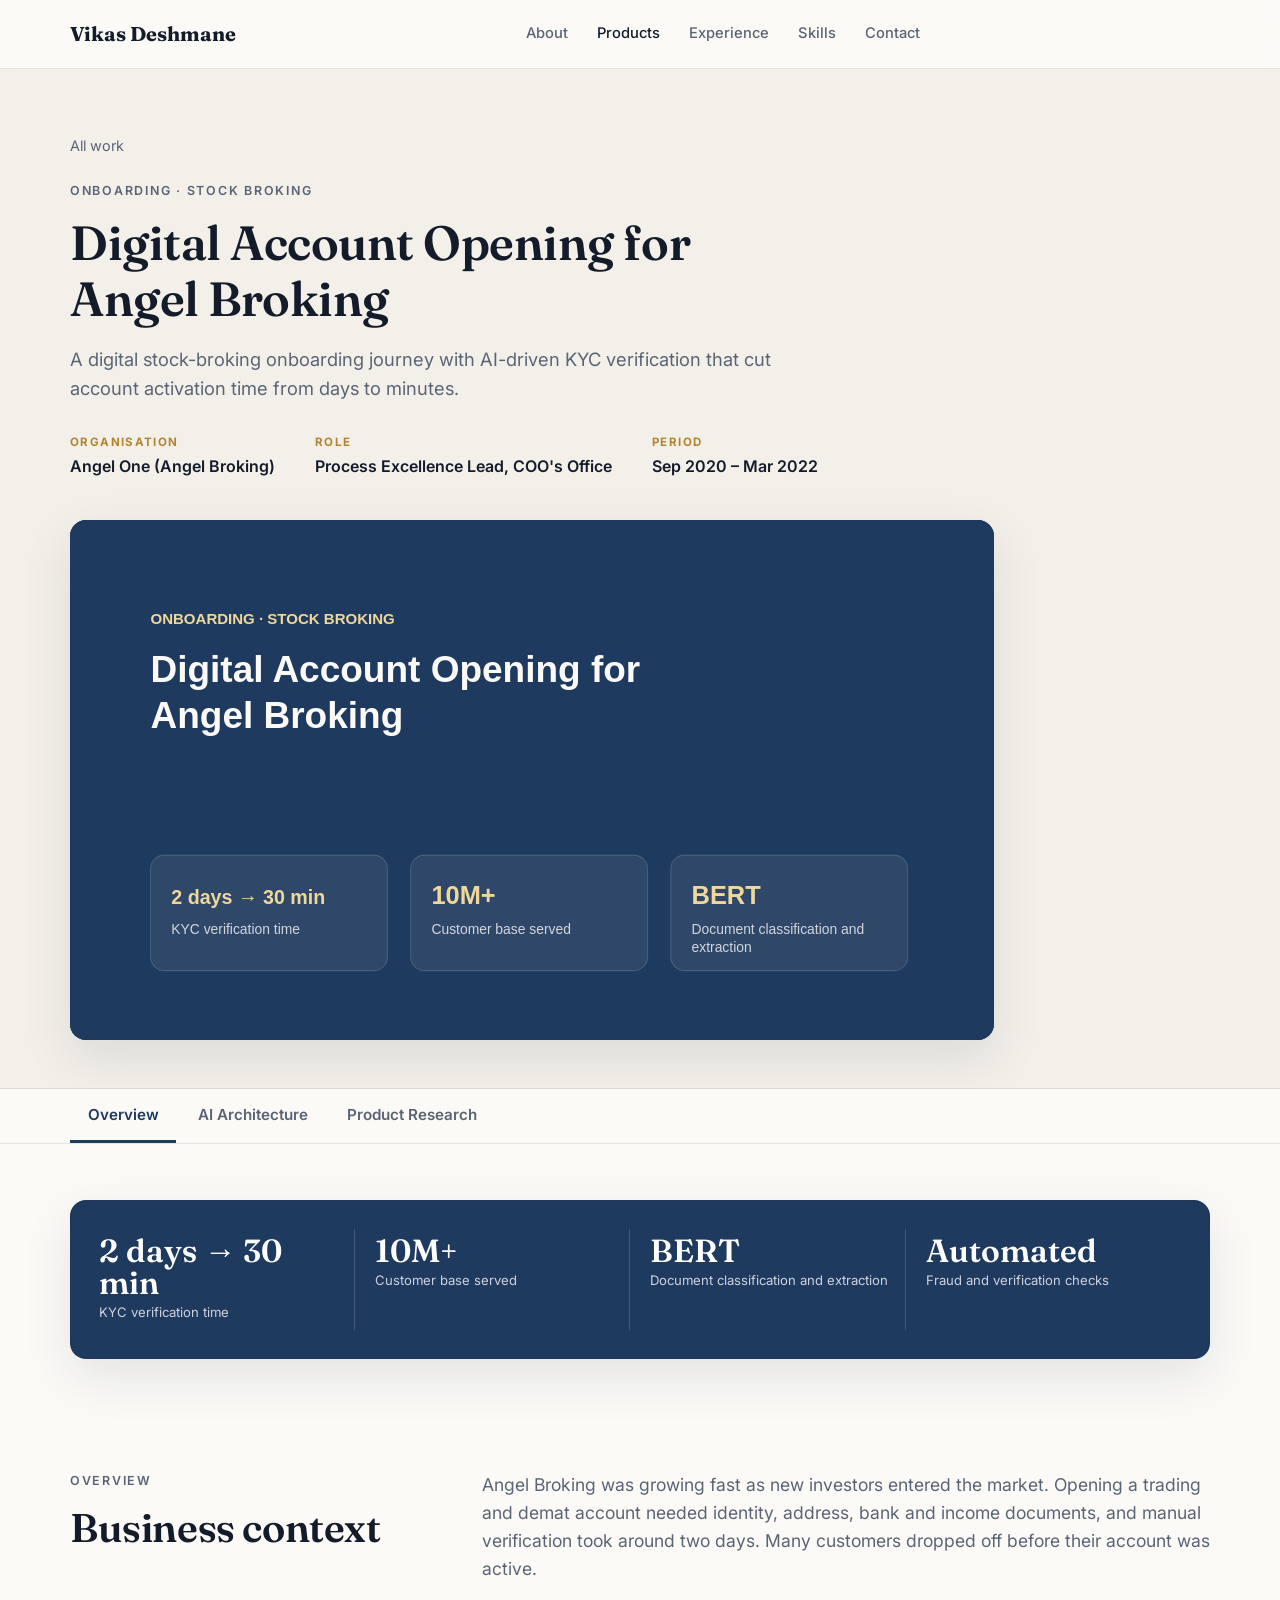
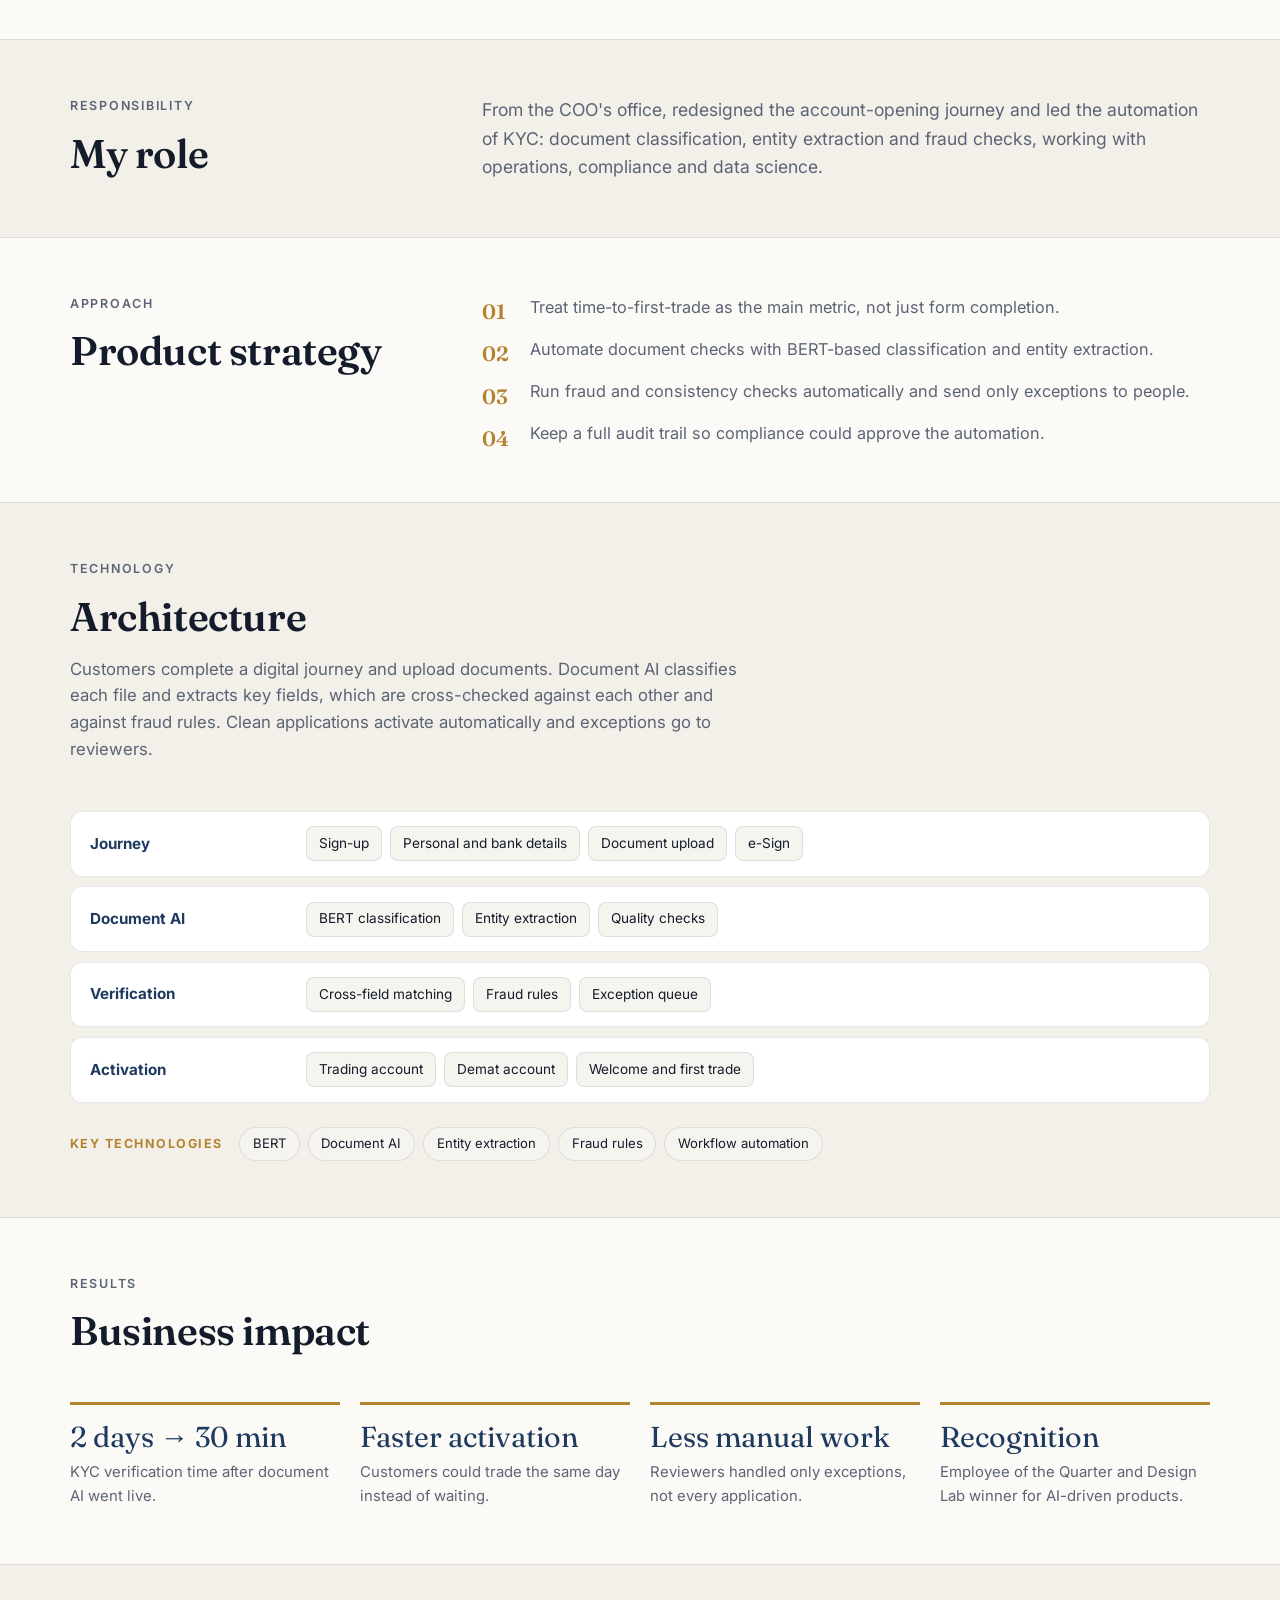
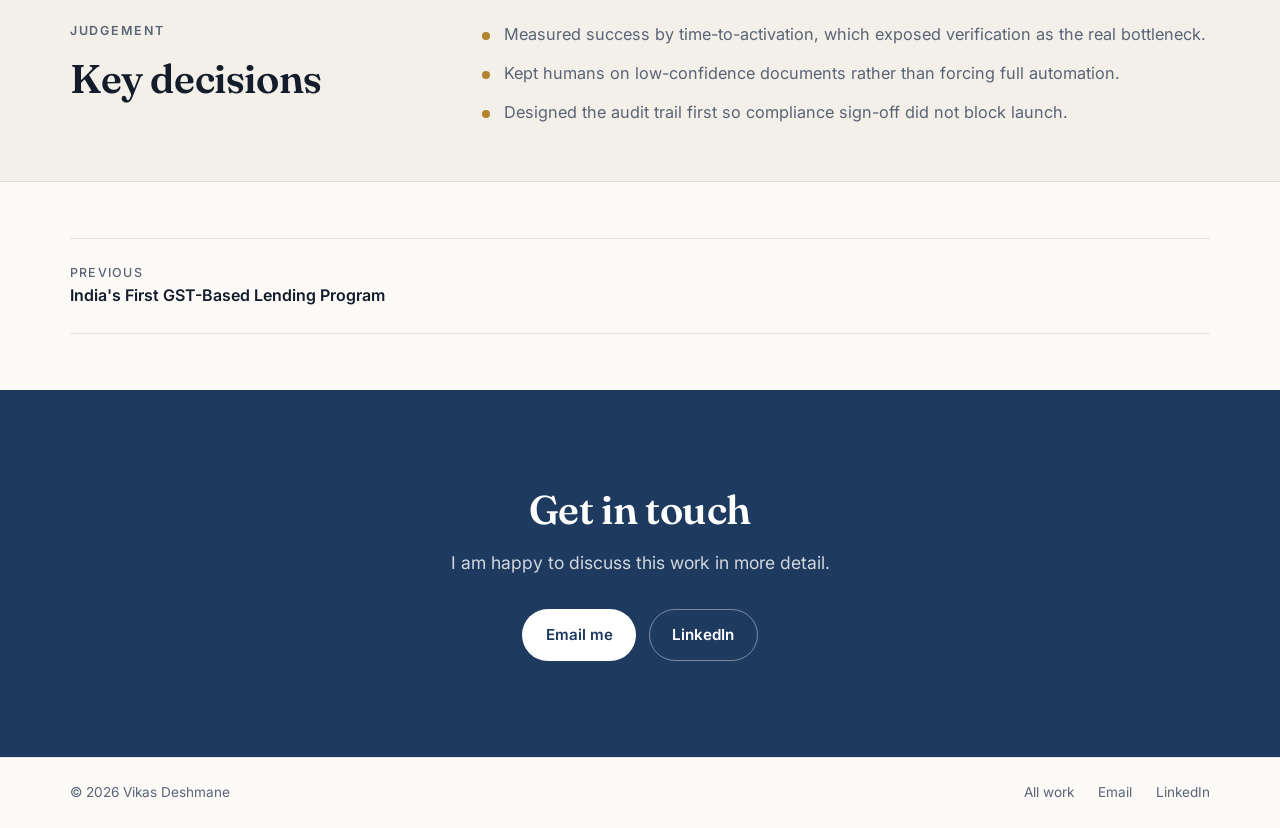
==== commit d6fa45b0: "Remove CV download and simplify design for a more professional look Co-Authored-By: Claude Fable 5.1" ====
--- a/products/angel-broking-onboarding.html
+++ b/products/angel-broking-onboarding.html
@@ -7,12 +7,12 @@
   <meta name="description" content="A digital stock-broking onboarding journey with AI-driven KYC verification that cut account activation time from days to minutes.">
   <link rel="preconnect" href="https://fonts.googleapis.com">
   <link href="https://fonts.googleapis.com/css2?family=Inter:wght@400;500;600;700;800&family=Fraunces:opsz,wght@9..144,600;9..144,700&display=swap" rel="stylesheet">
-  <link rel="stylesheet" href="../styles.css?v=4">
+  <link rel="stylesheet" href="../styles.css?v=5">
 </head>
 <body>
   <header class="nav" id="top">
     <div class="container nav__inner">
-      <a href="../index.html" class="nav__brand">Vikas Deshmane<span>.</span></a>
+      <a href="../index.html" class="nav__brand">Vikas Deshmane</a>
       <nav class="nav__links" id="navLinks">
         <a href="../index.html#about">About</a>
         <a href="../index.html#products" class="active">Products</a>
@@ -21,7 +21,6 @@
         <a href="../index.html#contact">Contact</a>
       </nav>
       <div class="nav__actions">
-        <a href="../assets/Vikas_Deshmane_CV.docx" class="btn btn--ghost btn--sm" download>Download CV</a>
         <button class="nav__toggle" id="navToggle" aria-label="Toggle menu" aria-expanded="false"><span></span><span></span><span></span></button>
       </div>
     </div>
@@ -29,7 +28,7 @@
 
   <section class="phero">
     <div class="container">
-      <a href="../index.html#products" class="back">← All products</a>
+      <a href="../index.html#products" class="back">All work</a>
       <p class="eyebrow">Onboarding · Stock Broking</p>
       <h1 class="phero__title">Digital Account Opening for Angel Broking</h1>
       <p class="phero__tagline">A digital stock-broking onboarding journey with AI-driven KYC verification that cut account activation time from days to minutes.</p>
@@ -46,50 +45,50 @@
 <div class="tabpanel" id="tab-overview" role="tabpanel">
   <section class="section section--tight">
     <div class="container">
-      <div class="hero__card reveal"><div class="stat-grid stat-grid--4"><div class="stat"><span class="stat__num">2 days → 30 min</span><span class="stat__label">KYC verification time</span></div><div class="stat"><span class="stat__num">10M+</span><span class="stat__label">Customer base served</span></div><div class="stat"><span class="stat__num">BERT</span><span class="stat__label">Document classification and extraction</span></div><div class="stat"><span class="stat__num">Automated</span><span class="stat__label">Fraud and verification checks</span></div></div></div>
-    </div>
-  </section>
-
-  <section class="section section--tight">
-    <div class="container detail">
-      <div class="detail__side reveal"><p class="eyebrow">Business context</p><h2>The problem</h2></div>
-      <div class="detail__main reveal"><p class="lead-text">Angel Broking was growing fast as new investors entered the market. Opening a trading and demat account needed identity, address, bank and income documents, and manual verification took around two days. Many customers dropped off before their account was active.</p></div>
-    </div>
-  </section>
-
-  <section class="section section--tight section--alt">
-    <div class="container detail">
-      <div class="detail__side reveal"><p class="eyebrow">My role</p><h2>Scope and ownership</h2></div>
-      <div class="detail__main reveal"><p class="lead-text">From the COO&#x27;s office, redesigned the account-opening journey and led the automation of KYC: document classification, entity extraction and fraud checks, working with operations, compliance and data science.</p></div>
-    </div>
-  </section>
-
-  <section class="section section--tight">
-    <div class="container detail">
-      <div class="detail__side reveal"><p class="eyebrow">Product strategy</p><h2>How I approached it</h2></div>
-      <div class="detail__main reveal"><ol class="numbered"><li>Treat time-to-first-trade as the main metric, not just form completion.</li><li>Automate document checks with BERT-based classification and entity extraction.</li><li>Run fraud and consistency checks automatically and send only exceptions to people.</li><li>Keep a full audit trail so compliance could approve the automation.</li></ol></div>
-    </div>
-  </section>
-
-  <section class="section section--tight section--alt">
-    <div class="container">
-      <div class="section__head reveal"><p class="eyebrow">Tech architecture</p><h2>How the platform is put together</h2><p class="section__sub">Customers complete a digital journey and upload documents. Document AI classifies each file and extracts key fields, which are cross-checked against each other and against fraud rules. Clean applications activate automatically and exceptions go to reviewers.</p></div>
-      <div class="arch reveal"><div class="arch__layer"><div class="arch__name">Journey</div><div class="arch__items"><span>Sign-up</span><span>Personal and bank details</span><span>Document upload</span><span>e-Sign</span></div></div><div class="arch__layer"><div class="arch__name">Document AI</div><div class="arch__items"><span>BERT classification</span><span>Entity extraction</span><span>Quality checks</span></div></div><div class="arch__layer"><div class="arch__name">Verification</div><div class="arch__items"><span>Cross-field matching</span><span>Fraud rules</span><span>Exception queue</span></div></div><div class="arch__layer"><div class="arch__name">Activation</div><div class="arch__items"><span>Trading account</span><span>Demat account</span><span>Welcome and first trade</span></div></div></div>
-      <div class="arch__stack reveal"><span>Key technologies</span><ul class="chips"><li>BERT</li><li>Document AI</li><li>Entity extraction</li><li>Fraud rules</li><li>Workflow automation</li></ul></div>
-    </div>
-  </section>
-
-  <section class="section section--tight">
-    <div class="container">
-      <div class="section__head reveal"><p class="eyebrow">Business impact</p><h2>What moved</h2></div>
+      <div class="hero__card"><div class="stat-grid stat-grid--4"><div class="stat"><span class="stat__num">2 days → 30 min</span><span class="stat__label">KYC verification time</span></div><div class="stat"><span class="stat__num">10M+</span><span class="stat__label">Customer base served</span></div><div class="stat"><span class="stat__num">BERT</span><span class="stat__label">Document classification and extraction</span></div><div class="stat"><span class="stat__num">Automated</span><span class="stat__label">Fraud and verification checks</span></div></div></div>
+    </div>
+  </section>
+
+  <section class="section section--tight">
+    <div class="container detail">
+      <div class="detail__side"><p class="eyebrow">Overview</p><h2>Business context</h2></div>
+      <div class="detail__main"><p class="lead-text">Angel Broking was growing fast as new investors entered the market. Opening a trading and demat account needed identity, address, bank and income documents, and manual verification took around two days. Many customers dropped off before their account was active.</p></div>
+    </div>
+  </section>
+
+  <section class="section section--tight section--alt">
+    <div class="container detail">
+      <div class="detail__side"><p class="eyebrow">Responsibility</p><h2>My role</h2></div>
+      <div class="detail__main"><p class="lead-text">From the COO&#x27;s office, redesigned the account-opening journey and led the automation of KYC: document classification, entity extraction and fraud checks, working with operations, compliance and data science.</p></div>
+    </div>
+  </section>
+
+  <section class="section section--tight">
+    <div class="container detail">
+      <div class="detail__side"><p class="eyebrow">Approach</p><h2>Product strategy</h2></div>
+      <div class="detail__main"><ol class="numbered"><li>Treat time-to-first-trade as the main metric, not just form completion.</li><li>Automate document checks with BERT-based classification and entity extraction.</li><li>Run fraud and consistency checks automatically and send only exceptions to people.</li><li>Keep a full audit trail so compliance could approve the automation.</li></ol></div>
+    </div>
+  </section>
+
+  <section class="section section--tight section--alt">
+    <div class="container">
+      <div class="section__head"><p class="eyebrow">Technology</p><h2>Architecture</h2><p class="section__sub">Customers complete a digital journey and upload documents. Document AI classifies each file and extracts key fields, which are cross-checked against each other and against fraud rules. Clean applications activate automatically and exceptions go to reviewers.</p></div>
+      <div class="arch"><div class="arch__layer"><div class="arch__name">Journey</div><div class="arch__items"><span>Sign-up</span><span>Personal and bank details</span><span>Document upload</span><span>e-Sign</span></div></div><div class="arch__layer"><div class="arch__name">Document AI</div><div class="arch__items"><span>BERT classification</span><span>Entity extraction</span><span>Quality checks</span></div></div><div class="arch__layer"><div class="arch__name">Verification</div><div class="arch__items"><span>Cross-field matching</span><span>Fraud rules</span><span>Exception queue</span></div></div><div class="arch__layer"><div class="arch__name">Activation</div><div class="arch__items"><span>Trading account</span><span>Demat account</span><span>Welcome and first trade</span></div></div></div>
+      <div class="arch__stack"><span>Key technologies</span><ul class="chips"><li>BERT</li><li>Document AI</li><li>Entity extraction</li><li>Fraud rules</li><li>Workflow automation</li></ul></div>
+    </div>
+  </section>
+
+  <section class="section section--tight">
+    <div class="container">
+      <div class="section__head"><p class="eyebrow">Results</p><h2>Business impact</h2></div>
       <div class="impacts"><div class="impact"><span class="impact__value">2 days → 30 min</span><p>KYC verification time after document AI went live.</p></div><div class="impact"><span class="impact__value">Faster activation</span><p>Customers could trade the same day instead of waiting.</p></div><div class="impact"><span class="impact__value">Less manual work</span><p>Reviewers handled only exceptions, not every application.</p></div><div class="impact"><span class="impact__value">Recognition</span><p>Employee of the Quarter and Design Lab winner for AI-driven products.</p></div></div>
     </div>
   </section>
 
   <section class="section section--tight section--alt">
     <div class="container detail">
-      <div class="detail__side reveal"><p class="eyebrow">Key decisions</p><h2>Trade-offs I would defend</h2></div>
-      <div class="detail__main reveal"><ul class="bullets"><li>Measured success by time-to-activation, which exposed verification as the real bottleneck.</li><li>Kept humans on low-confidence documents rather than forcing full automation.</li><li>Designed the audit trail first so compliance sign-off did not block launch.</li></ul></div>
+      <div class="detail__side"><p class="eyebrow">Judgement</p><h2>Key decisions</h2></div>
+      <div class="detail__main"><ul class="bullets"><li>Measured success by time-to-activation, which exposed verification as the real bottleneck.</li><li>Kept humans on low-confidence documents rather than forcing full automation.</li><li>Designed the audit trail first so compliance sign-off did not block launch.</li></ul></div>
     </div>
   </section>
 
@@ -97,20 +96,20 @@
   <div class="tabpanel" id="tab-architecture" role="tabpanel" hidden>
   <section class="section section--tight">
     <div class="container">
-      <div class="section__head"><p class="eyebrow">AI architecture</p><h2>End to end, from sign-up to first trade</h2><p class="section__sub">A digital journey collects details and documents, document AI classifies and reads every file, automated checks verify and screen for fraud, and clean applications activate without manual review.</p></div>
+      <div class="section__head"><p class="eyebrow">AI architecture</p><h2>End-to-end architecture</h2><p class="section__sub">A digital journey collects details and documents, document AI classifies and reads every file, automated checks verify and screen for fraud, and clean applications activate without manual review.</p></div>
       <div class="diagram"><svg xmlns="http://www.w3.org/2000/svg" viewBox="0 0 1136 446" role="img" aria-label="End-to-end architecture diagram"><defs><marker id="arr" viewBox="0 0 10 10" refX="8" refY="5" markerWidth="7" markerHeight="7" orient="auto"><path d="M0 0L10 5L0 10z" fill="#b4832e"/></marker></defs><rect x="20" y="10" width="184" height="306" rx="16" fill="#f3f0ea" stroke="#d9dde4"/><text font-family="Inter, Segoe UI, Arial, sans-serif" font-size="11" font-weight="700" fill="#b4832e" text-anchor="middle" dominant-baseline="middle"><tspan x="112.0" y="40.0">JOURNEY</tspan></text><rect x="32" y="64.0" width="160" height="48" rx="10" fill="#ffffff" stroke="#d9dde4"/><text font-family="Inter, Segoe UI, Arial, sans-serif" font-size="12.5" font-weight="600" fill="#141c2b" text-anchor="middle" dominant-baseline="middle"><tspan x="112.0" y="88.0">Mobile sign-up</tspan></text><rect x="32" y="122.0" width="160" height="48" rx="10" fill="#ffffff" stroke="#d9dde4"/><text font-family="Inter, Segoe UI, Arial, sans-serif" font-size="12.5" font-weight="600" fill="#141c2b" text-anchor="middle" dominant-baseline="middle"><tspan x="112.0" y="138.5">Personal and bank</tspan><tspan x="112.0" y="153.5">details</tspan></text><rect x="32" y="180.0" width="160" height="48" rx="10" fill="#ffffff" stroke="#d9dde4"/><text font-family="Inter, Segoe UI, Arial, sans-serif" font-size="12.5" font-weight="600" fill="#141c2b" text-anchor="middle" dominant-baseline="middle"><tspan x="112.0" y="204.0">Document upload</tspan></text><rect x="32" y="238.0" width="160" height="48" rx="10" fill="#ffffff" stroke="#d9dde4"/><text font-family="Inter, Segoe UI, Arial, sans-serif" font-size="12.5" font-weight="600" fill="#141c2b" text-anchor="middle" dominant-baseline="middle"><tspan x="112.0" y="262.0">e-Sign</tspan></text><line x1="208" y1="163.0" x2="244" y2="163.0" stroke="#b4832e" stroke-width="2.5" marker-end="url(#arr)"/><rect x="248" y="10" width="184" height="306" rx="16" fill="#f3f0ea" stroke="#d9dde4"/><text font-family="Inter, Segoe UI, Arial, sans-serif" font-size="11" font-weight="700" fill="#b4832e" text-anchor="middle" dominant-baseline="middle"><tspan x="340.0" y="40.0">PRE-PROCESSING</tspan></text><rect x="260" y="93.0" width="160" height="48" rx="10" fill="#ffffff" stroke="#d9dde4"/><text font-family="Inter, Segoe UI, Arial, sans-serif" font-size="12.5" font-weight="600" fill="#141c2b" text-anchor="middle" dominant-baseline="middle"><tspan x="340.0" y="117.0">Image quality checks</tspan></text><rect x="260" y="151.0" width="160" height="48" rx="10" fill="#ffffff" stroke="#d9dde4"/><text font-family="Inter, Segoe UI, Arial, sans-serif" font-size="12.5" font-weight="600" fill="#141c2b" text-anchor="middle" dominant-baseline="middle"><tspan x="340.0" y="175.0">OCR</tspan></text><rect x="260" y="209.0" width="160" height="48" rx="10" fill="#ffffff" stroke="#d9dde4"/><text font-family="Inter, Segoe UI, Arial, sans-serif" font-size="12.5" font-weight="600" fill="#141c2b" text-anchor="middle" dominant-baseline="middle"><tspan x="340.0" y="233.0">Duplicate detection</tspan></text><line x1="436" y1="163.0" x2="472" y2="163.0" stroke="#b4832e" stroke-width="2.5" marker-end="url(#arr)"/><rect x="476" y="10" width="184" height="306" rx="16" fill="#1f3a5f" stroke="#1f3a5f"/><text font-family="Inter, Segoe UI, Arial, sans-serif" font-size="11" font-weight="700" fill="#f0d79a" text-anchor="middle" dominant-baseline="middle"><tspan x="568.0" y="40.0">DOCUMENT AI</tspan></text><rect x="488" y="93.0" width="160" height="48" rx="10" fill="#2b4d7c" stroke="#4a6a95"/><text font-family="Inter, Segoe UI, Arial, sans-serif" font-size="12.5" font-weight="600" fill="#ffffff" text-anchor="middle" dominant-baseline="middle"><tspan x="568.0" y="109.5">BERT document</tspan><tspan x="568.0" y="124.5">classifier</tspan></text><rect x="488" y="151.0" width="160" height="48" rx="10" fill="#2b4d7c" stroke="#4a6a95"/><text font-family="Inter, Segoe UI, Arial, sans-serif" font-size="12.5" font-weight="600" fill="#ffffff" text-anchor="middle" dominant-baseline="middle"><tspan x="568.0" y="175.0">Entity extraction</tspan></text><rect x="488" y="209.0" width="160" height="48" rx="10" fill="#2b4d7c" stroke="#4a6a95"/><text font-family="Inter, Segoe UI, Arial, sans-serif" font-size="12.5" font-weight="600" fill="#ffffff" text-anchor="middle" dominant-baseline="middle"><tspan x="568.0" y="233.0">Confidence scoring</tspan></text><line x1="664" y1="163.0" x2="700" y2="163.0" stroke="#b4832e" stroke-width="2.5" marker-end="url(#arr)"/><rect x="704" y="10" width="184" height="306" rx="16" fill="#f3f0ea" stroke="#d9dde4"/><text font-family="Inter, Segoe UI, Arial, sans-serif" font-size="11" font-weight="700" fill="#b4832e" text-anchor="middle" dominant-baseline="middle"><tspan x="796.0" y="40.0">VERIFICATION</tspan></text><rect x="716" y="93.0" width="160" height="48" rx="10" fill="#ffffff" stroke="#d9dde4"/><text font-family="Inter, Segoe UI, Arial, sans-serif" font-size="12.5" font-weight="600" fill="#141c2b" text-anchor="middle" dominant-baseline="middle"><tspan x="796.0" y="117.0">Cross-field matching</tspan></text><rect x="716" y="151.0" width="160" height="48" rx="10" fill="#ffffff" stroke="#d9dde4"/><text font-family="Inter, Segoe UI, Arial, sans-serif" font-size="12.5" font-weight="600" fill="#141c2b" text-anchor="middle" dominant-baseline="middle"><tspan x="796.0" y="175.0">Fraud rules</tspan></text><rect x="716" y="209.0" width="160" height="48" rx="10" fill="#ffffff" stroke="#d9dde4"/><text font-family="Inter, Segoe UI, Arial, sans-serif" font-size="12.5" font-weight="600" fill="#141c2b" text-anchor="middle" dominant-baseline="middle"><tspan x="796.0" y="233.0">Exception review queue</tspan></text><line x1="892" y1="163.0" x2="928" y2="163.0" stroke="#b4832e" stroke-width="2.5" marker-end="url(#arr)"/><rect x="932" y="10" width="184" height="306" rx="16" fill="#f3f0ea" stroke="#d9dde4"/><text font-family="Inter, Segoe UI, Arial, sans-serif" font-size="11" font-weight="700" fill="#b4832e" text-anchor="middle" dominant-baseline="middle"><tspan x="1024.0" y="40.0">ACTIVATION</tspan></text><rect x="944" y="93.0" width="160" height="48" rx="10" fill="#ffffff" stroke="#d9dde4"/><text font-family="Inter, Segoe UI, Arial, sans-serif" font-size="12.5" font-weight="600" fill="#141c2b" text-anchor="middle" dominant-baseline="middle"><tspan x="1024.0" y="117.0">Trading account</tspan></text><rect x="944" y="151.0" width="160" height="48" rx="10" fill="#ffffff" stroke="#d9dde4"/><text font-family="Inter, Segoe UI, Arial, sans-serif" font-size="12.5" font-weight="600" fill="#141c2b" text-anchor="middle" dominant-baseline="middle"><tspan x="1024.0" y="175.0">Demat account</tspan></text><rect x="944" y="209.0" width="160" height="48" rx="10" fill="#ffffff" stroke="#d9dde4"/><text font-family="Inter, Segoe UI, Arial, sans-serif" font-size="12.5" font-weight="600" fill="#141c2b" text-anchor="middle" dominant-baseline="middle"><tspan x="1024.0" y="225.5">Welcome and first</tspan><tspan x="1024.0" y="240.5">trade</tspan></text><text font-family="Inter, Segoe UI, Arial, sans-serif" font-size="11" font-weight="700" fill="#b4832e" text-anchor="start" dominant-baseline="middle"><tspan x="20" y="332.0">CROSS-CUTTING CONTROLS</tspan></text><rect x="20.0" y="346" width="265.0" height="76" rx="12" fill="#ffffff" stroke="#d9dde4"/><rect x="20.0" y="346" width="5" height="76" rx="2" fill="#b4832e"/><text font-family="Inter, Segoe UI, Arial, sans-serif" font-size="13" font-weight="700" fill="#1f3a5f" text-anchor="start" dominant-baseline="middle"><tspan x="38.0" y="368.0">Compliance</tspan></text><text font-family="Inter, Segoe UI, Arial, sans-serif" font-size="11.5" font-weight="500" fill="#5b6475" text-anchor="start" dominant-baseline="middle"><tspan x="38.0" y="396.0">Audit trail for every KYC decision</tspan></text><rect x="297.0" y="346" width="265.0" height="76" rx="12" fill="#ffffff" stroke="#d9dde4"/><rect x="297.0" y="346" width="5" height="76" rx="2" fill="#b4832e"/><text font-family="Inter, Segoe UI, Arial, sans-serif" font-size="13" font-weight="700" fill="#1f3a5f" text-anchor="start" dominant-baseline="middle"><tspan x="315.0" y="368.0">Human in the loop</tspan></text><text font-family="Inter, Segoe UI, Arial, sans-serif" font-size="11.5" font-weight="500" fill="#5b6475" text-anchor="start" dominant-baseline="middle"><tspan x="315.0" y="388.5">Low-confidence documents go to</tspan><tspan x="315.0" y="403.5">reviewers</tspan></text><rect x="574.0" y="346" width="265.0" height="76" rx="12" fill="#ffffff" stroke="#d9dde4"/><rect x="574.0" y="346" width="5" height="76" rx="2" fill="#b4832e"/><text font-family="Inter, Segoe UI, Arial, sans-serif" font-size="13" font-weight="700" fill="#1f3a5f" text-anchor="start" dominant-baseline="middle"><tspan x="592.0" y="368.0">Speed</tspan></text><text font-family="Inter, Segoe UI, Arial, sans-serif" font-size="11.5" font-weight="500" fill="#5b6475" text-anchor="start" dominant-baseline="middle"><tspan x="592.0" y="388.5">Verification cut from 2 days to 30</tspan><tspan x="592.0" y="403.5">minutes</tspan></text><rect x="851.0" y="346" width="265.0" height="76" rx="12" fill="#ffffff" stroke="#d9dde4"/><rect x="851.0" y="346" width="5" height="76" rx="2" fill="#b4832e"/><text font-family="Inter, Segoe UI, Arial, sans-serif" font-size="13" font-weight="700" fill="#1f3a5f" text-anchor="start" dominant-baseline="middle"><tspan x="869.0" y="368.0">Funnel tracking</tspan></text><text font-family="Inter, Segoe UI, Arial, sans-serif" font-size="11.5" font-weight="500" fill="#5b6475" text-anchor="start" dominant-baseline="middle"><tspan x="869.0" y="396.0">Drop-off measured at each step</tspan></text></svg></div>
-      <p class="diagram__hint">Scroll sideways to see the full diagram on small screens.</p>
-    </div>
-  </section>
-  <section class="section section--tight section--alt">
-    <div class="container detail">
-      <div class="detail__side"><p class="eyebrow">Request lifecycle</p><h2>How one new investor gets activated</h2></div>
+      
+    </div>
+  </section>
+  <section class="section section--tight section--alt">
+    <div class="container detail">
+      <div class="detail__side"><p class="eyebrow">Request lifecycle</p><h2>Request lifecycle</h2></div>
       <div class="detail__main"><ol class="numbered"><li>Sign up: the investor starts on mobile and enters personal and bank details.</li><li>Upload: identity, address and bank documents are captured in the app.</li><li>Check quality: blurry or duplicate images are flagged immediately so the user can retake them.</li><li>Read: document AI classifies each file and extracts names, numbers and dates.</li><li>Verify: extracted fields are matched across documents and screened by fraud rules.</li><li>Review: only low-confidence or flagged cases go to a reviewer.</li><li>Activate: trading and demat accounts open and the investor can place a first trade.</li></ol></div>
     </div>
   </section>
   <section class="section section--tight">
     <div class="container">
-      <div class="section__head"><p class="eyebrow">Component roster</p><h2>Who does what, and what keeps it safe</h2></div>
+      <div class="section__head"><p class="eyebrow">Component roster</p><h2>Components and guardrails</h2></div>
       <div class="table-wrap"><table class="agents">
         <thead><tr><th>Component</th><th>Responsibility</th><th>Guardrail</th></tr></thead>
         <tbody><tr><td><strong>Quality checker</strong></td><td>Catches unreadable or duplicate uploads</td><td>Instant retake prompt</td></tr><tr><td><strong>Document classifier</strong></td><td>Identifies each document type</td><td>Confidence threshold</td></tr><tr><td><strong>Entity extraction</strong></td><td>Reads key fields from documents</td><td>Cross-document matching</td></tr><tr><td><strong>Fraud rules</strong></td><td>Screens for suspicious applications</td><td>Rules owned by compliance</td></tr><tr><td><strong>Review queue</strong></td><td>Handles exceptions</td><td>SLA timers and audit log</td></tr></tbody>
@@ -121,13 +120,13 @@
 <div class="tabpanel" id="tab-research" role="tabpanel" hidden>
   <section class="section section--tight">
     <div class="container">
-      <div class="section__head"><p class="eyebrow">Product research</p><h2>Who we built for</h2><p class="section__sub">Research traced where new investors dropped off between sign-up and first trade.</p></div>
+      <div class="section__head"><p class="eyebrow">Discovery</p><h2>Product research</h2><p class="section__sub">Research traced where new investors dropped off between sign-up and first trade.</p></div>
       <div class="arch__stack"><span>Research methods</span><ul class="chips"><li>Onboarding funnel analysis</li><li>New-investor interviews</li><li>Operations time-and-motion study</li><li>Compliance workshops</li></ul></div>
     </div>
   </section>
   <section class="section section--tight section--alt">
     <div class="container">
-      <div class="section__head"><p class="eyebrow">Personas</p><h2>End users and customers</h2></div>
+      <div class="section__head"><p class="eyebrow">Users</p><h2>Personas</h2></div>
       <div class="personas">
         <article class="persona persona--end">
           <header><span class="persona__avatar">FI</span><div><h4>First-time investor</h4><span class="persona__type">End customer</span></div></header>
@@ -170,7 +169,7 @@
   </section>
   <section class="section section--tight">
     <div class="container">
-      <div class="section__head"><p class="eyebrow">Insights to decisions</p><h2>What we learned and what we changed</h2></div>
+      <div class="section__head"><p class="eyebrow">Insights to decisions</p><h2>Insights and decisions</h2></div>
       <div class="insights"><div class="insight"><p class="insight__q">Most drop-off happened while waiting for verification, not while filling forms.</p><p class="insight__a"><span>Product decision</span>Automate verification with document AI.</p></div><div class="insight"><p class="insight__q">Many rejections were simply blurry or wrong documents.</p><p class="insight__a"><span>Product decision</span>Instant quality checks with retake prompts.</p></div><div class="insight"><p class="insight__q">Compliance would only approve automation it could audit.</p><p class="insight__a"><span>Product decision</span>Audit trail designed before launch.</p></div></div>
     </div>
   </section>
@@ -181,9 +180,9 @@
   </section>
 
   <section class="section section--contact">
-    <div class="container contact reveal">
-      <h2>Want to go deeper on this product?</h2>
-      <p class="contact__lead">Happy to walk through the architecture, the numbers and the decisions in a conversation.</p>
+    <div class="container contact">
+      <h2>Get in touch</h2>
+      <p class="contact__lead">I am happy to discuss this work in more detail.</p>
       <div class="contact__links">
         <a class="btn btn--primary" href="mailto:vikasdeshmane.iiml@gmail.com">Email me</a>
         <a class="btn btn--ghost" href="https://www.linkedin.com/in/vikasdeshmane" target="_blank" rel="noopener">LinkedIn</a>
@@ -194,9 +193,13 @@
   <footer class="footer">
     <div class="container footer__inner">
       <span>© <span id="year"></span> Vikas Deshmane</span>
-      <a href="../index.html#products">All products</a>
+      <nav class="footer__links">
+        <a href="../index.html#products">All work</a>
+        <a href="mailto:vikasdeshmane.iiml@gmail.com">Email</a>
+        <a href="https://www.linkedin.com/in/vikasdeshmane" target="_blank" rel="noopener">LinkedIn</a>
+      </nav>
     </div>
   </footer>
-  <script src="../script.js?v=4"></script>
+  <script src="../script.js?v=5"></script>
 </body>
 </html>
--- a/styles.css
+++ b/styles.css
@@ -40,10 +40,10 @@
 
 .eyebrow {
   font-size: 0.78rem; font-weight: 600; letter-spacing: 0.14em; text-transform: uppercase;
-  color: var(--accent-2); margin-bottom: 0.9rem;
+  color: var(--muted); margin-bottom: 0.9rem;
 }
 h1 { font-family: var(--font-display); font-weight: 600; font-size: clamp(2.2rem, 4.6vw, 3.6rem); letter-spacing: -0.01em; }
-h1 em { font-style: italic; color: var(--accent-2); }
+h1 em { font-style: normal; color: inherit; }
 h2 { font-family: var(--font-display); font-weight: 600; font-size: clamp(1.7rem, 3.2vw, 2.5rem); letter-spacing: -0.01em; }
 h3 { font-size: 1.35rem; font-weight: 700; }
 h4 { font-size: 1.05rem; font-weight: 700; }
@@ -56,7 +56,7 @@
   border: 1px solid transparent; transition: transform 0.15s ease, background 0.2s ease, border-color 0.2s ease;
   cursor: pointer;
 }
-.btn:hover { transform: translateY(-2px); }
+.btn:hover { transform: none; }
 .btn--primary { background: var(--accent); color: var(--accent-ink); }
 .btn--primary:hover { background: #2b4d7c; }
 .btn--ghost { background: transparent; color: var(--text); border-color: rgba(20, 30, 50, 0.25); }
@@ -71,7 +71,7 @@
 }
 .nav__inner { display: flex; align-items: center; justify-content: space-between; height: 68px; gap: 1rem; }
 .nav__brand { font-family: var(--font-display); font-size: 1.25rem; font-weight: 700; }
-.nav__brand span { color: var(--accent-2); }
+
 .nav__links { display: flex; gap: 1.8rem; }
 .nav__links a { font-size: 0.92rem; font-weight: 500; color: var(--muted); transition: color 0.2s; }
 .nav__links a:hover, .nav__links a.active { color: var(--text); }
@@ -85,18 +85,12 @@
 .hero {
   position: relative; padding: 6rem 0 5rem; overflow: hidden;
 }
-.hero::before {
-  content: ''; position: absolute; inset: 0; pointer-events: none;
-  background:
-    radial-gradient(700px 420px at 8% 0%, rgba(31, 58, 95, 0.07), transparent 60%),
-    radial-gradient(600px 420px at 95% 90%, rgba(180, 131, 46, 0.10), transparent 60%);
-}
 .hero__grid { display: grid; grid-template-columns: 1.35fr 1fr; gap: 4rem; align-items: center; position: relative; margin-bottom: 3rem; }
 .hero__portrait {
   margin: 0; position: relative; aspect-ratio: 3 / 4; border-radius: var(--radius); overflow: hidden;
   box-shadow: var(--shadow); border: 1px solid var(--border); background: var(--bg-alt);
 }
-.hero__portrait::after { content: ''; position: absolute; inset: 0; box-shadow: inset 0 0 0 6px rgba(255,255,255,0.6); border-radius: var(--radius); pointer-events: none; }
+
 .hero__portrait img { width: 100%; height: 100%; object-fit: cover; object-position: 100% 0; display: block; transform: scale(1.08); transform-origin: top right; }
 .hero__card--wide { position: relative; }
 .stat-grid--6 { grid-template-columns: repeat(6, 1fr); }
@@ -105,7 +99,7 @@
 .hero__lead { font-size: 1.15rem; color: var(--muted); margin: 1.5rem 0 2rem; max-width: 56ch; }
 .hero__cta { display: flex; gap: 0.9rem; flex-wrap: wrap; margin-bottom: 2rem; }
 .hero__meta li { color: var(--muted); font-size: 0.92rem; padding: 0.25rem 0; }
-.hero__meta li::before { content: '—'; color: var(--accent-2); margin-right: 0.6rem; }
+.hero__meta li::before { content: ''; display: inline-block; width: 14px; height: 1px; background: var(--muted); vertical-align: middle; margin-right: 0.6rem; }
 
 .hero__card {
   background: var(--accent); color: #fff;
@@ -114,7 +108,7 @@
 .stat-grid { display: grid; grid-template-columns: 1fr 1fr; gap: 1.25rem; }
 .stat { display: flex; flex-direction: column; gap: 0.2rem; padding: 0.4rem 0; border-bottom: 1px solid rgba(255,255,255,0.15); }
 .stat:nth-last-child(-n+2) { border-bottom: 0; }
-.stat__num { font-family: var(--font-display); font-size: 2rem; font-weight: 700; color: #f0d79a; line-height: 1; }
+.stat__num { font-family: var(--font-display); font-size: 2rem; font-weight: 600; color: #ffffff; line-height: 1; }
 .stat__label { font-size: 0.82rem; color: rgba(255,255,255,0.78); }
 
 /* Trust strip */
@@ -143,7 +137,7 @@
   background: var(--surface); border: 1px solid var(--border); border-radius: var(--radius);
   padding: 2rem; transition: border-color 0.2s, transform 0.2s;
 }
-.case:hover { border-color: rgba(31, 58, 95, 0.4); transform: translateY(-3px); box-shadow: var(--shadow); }
+.case:hover { border-color: rgba(31, 58, 95, 0.4); }
 .case__head { display: flex; justify-content: space-between; flex-wrap: wrap; gap: 0.5rem 1rem; margin-bottom: 0.9rem; }
 .case__tag { font-size: 0.75rem; font-weight: 600; letter-spacing: 0.08em; text-transform: uppercase; color: var(--accent); }
 .case__org { font-size: 0.85rem; color: var(--muted); }
@@ -162,7 +156,7 @@
 /* Principles */
 .principles { display: grid; grid-template-columns: repeat(4, 1fr); gap: 1.25rem; }
 .principle { background: var(--surface); border: 1px solid var(--border); border-radius: var(--radius); padding: 1.5rem; }
-.principle span { font-family: var(--font-display); font-size: 1.6rem; color: var(--accent-2); display: block; margin-bottom: 0.6rem; }
+.principle span { font-family: var(--font-display); font-size: 1.4rem; color: var(--muted); display: block; margin-bottom: 0.6rem; }
 .principle h4 { margin-bottom: 0.5rem; }
 .principle p { margin: 0; color: var(--muted); font-size: 0.93rem; }
 
@@ -194,11 +188,11 @@
 
 /* Contact */
 .section--contact { background: var(--accent); color: #fff; border-top: 1px solid var(--border); }
-.section--contact .eyebrow { color: #f0d79a; }
+.section--contact .eyebrow { color: rgba(255,255,255,0.7); }
 .section--contact .contact__lead { color: rgba(255,255,255,0.8); }
-.section--contact .btn--primary { background: #f0d79a; color: var(--text); }
+.section--contact .btn--primary { background: #ffffff; color: var(--accent); }
 .section--contact .btn--ghost { color: #fff; border-color: rgba(255,255,255,0.4); }
-.section--contact .btn--ghost:hover { border-color: #f0d79a; color: #f0d79a; background: transparent; }
+.section--contact .btn--ghost:hover { border-color: #fff; color: #fff; background: transparent; }
 .contact { text-align: center; max-width: 760px; }
 .contact__lead { color: var(--muted); font-size: 1.1rem; margin: 1rem 0 2rem; }
 .contact__links { display: flex; flex-wrap: wrap; justify-content: center; gap: 0.8rem; }
@@ -206,11 +200,11 @@
 /* Footer */
 .footer { border-top: 1px solid var(--border); padding: 1.5rem 0; font-size: 0.85rem; color: var(--muted); }
 .footer__inner { display: flex; justify-content: space-between; flex-wrap: wrap; gap: 0.5rem; }
+.footer__links { display: flex; gap: 1.5rem; }
 .footer a:hover { color: var(--accent-2); }
 
 /* Reveal on scroll */
-.reveal { opacity: 0; transform: translateY(18px); transition: opacity 0.6s ease, transform 0.6s ease; }
-.reveal.is-visible { opacity: 1; transform: none; }
+.reveal, .reveal.is-visible { opacity: 1; transform: none; }
 @media (prefers-reduced-motion: reduce) {
   .reveal { opacity: 1; transform: none; transition: none; }
   html { scroll-behavior: auto; }
@@ -222,14 +216,14 @@
   display: flex; flex-direction: column; background: var(--surface); border: 1px solid var(--border);
   border-radius: var(--radius); padding: 1.75rem; transition: border-color 0.2s, transform 0.2s, box-shadow 0.2s;
 }
-.pcard:hover { border-color: rgba(31, 58, 95, 0.4); transform: translateY(-3px); box-shadow: var(--shadow); }
+.pcard:hover { border-color: rgba(31, 58, 95, 0.5); }
 .pcard h3 { margin: 0.6rem 0 0.6rem; font-size: 1.2rem; }
 .pcard > p { color: var(--muted); font-size: 0.95rem; flex: 1; }
 .pcard .case__results { margin-top: 0.5rem; }
 .pcard { overflow: hidden; }
 .pcard__media { margin: -1.75rem -1.75rem 1.25rem; aspect-ratio: 16 / 9; overflow: hidden; background: var(--accent); border-bottom: 1px solid var(--border); }
 .pcard__media img { width: 100%; height: 100%; object-fit: cover; display: block; transition: transform 0.4s ease; }
-.pcard:hover .pcard__media img { transform: scale(1.03); }
+
 .phero__cover { margin: 2.5rem 0 0; border-radius: var(--radius); overflow: hidden; box-shadow: var(--shadow); aspect-ratio: 16 / 9; max-height: 520px; background: var(--accent); }
 .phero__cover img { width: 100%; height: 100%; object-fit: cover; display: block; }
 .pcard__cta { margin-top: 1.25rem; font-weight: 600; color: var(--accent); font-size: 0.92rem; }
@@ -279,7 +273,7 @@
 /* Hobbies */
 .hobbies { display: grid; grid-template-columns: repeat(2, 1fr); gap: 1.25rem; margin-bottom: 2rem; }
 .hobby { background: var(--surface); border: 1px solid var(--border); border-radius: var(--radius); padding: 1.5rem; }
-.hobby__icon { font-size: 1.8rem; display: block; margin-bottom: 0.6rem; }
+
 .hobby h4 { margin-bottom: 0.5rem; }
 .hobby p { margin: 0; color: var(--muted); font-size: 0.95rem; }
 .hobby--link { background: var(--bg-alt); }
@@ -287,7 +281,7 @@
 .gallery { display: grid; grid-template-columns: repeat(4, 1fr); gap: 1rem; }
 .gallery figure { margin: 0; position: relative; border-radius: 12px; overflow: hidden; aspect-ratio: 4 / 3; background: var(--bg-alt); border: 1px solid var(--border); }
 .gallery img { width: 100%; height: 100%; object-fit: cover; display: block; transition: transform 0.4s ease; }
-.gallery figure:hover img { transform: scale(1.04); }
+
 .gallery figcaption {
   position: absolute; left: 0; right: 0; bottom: 0; padding: 0.6rem 0.9rem; font-size: 0.8rem; font-weight: 600; color: #fff;
   background: linear-gradient(to top, rgba(20,28,43,0.75), transparent);
@@ -303,7 +297,7 @@
   font: 600 0.95rem var(--font-body); color: var(--muted); cursor: pointer; white-space: nowrap;
 }
 .tabs__btn:hover { color: var(--text); }
-.tabs__btn[aria-selected="true"] { color: var(--accent); border-bottom-color: var(--accent-2); }
+.tabs__btn[aria-selected="true"] { color: var(--accent); border-bottom-color: var(--accent); }
 .tabpanel[hidden] { display: none; }
 
 /* Architecture diagram */
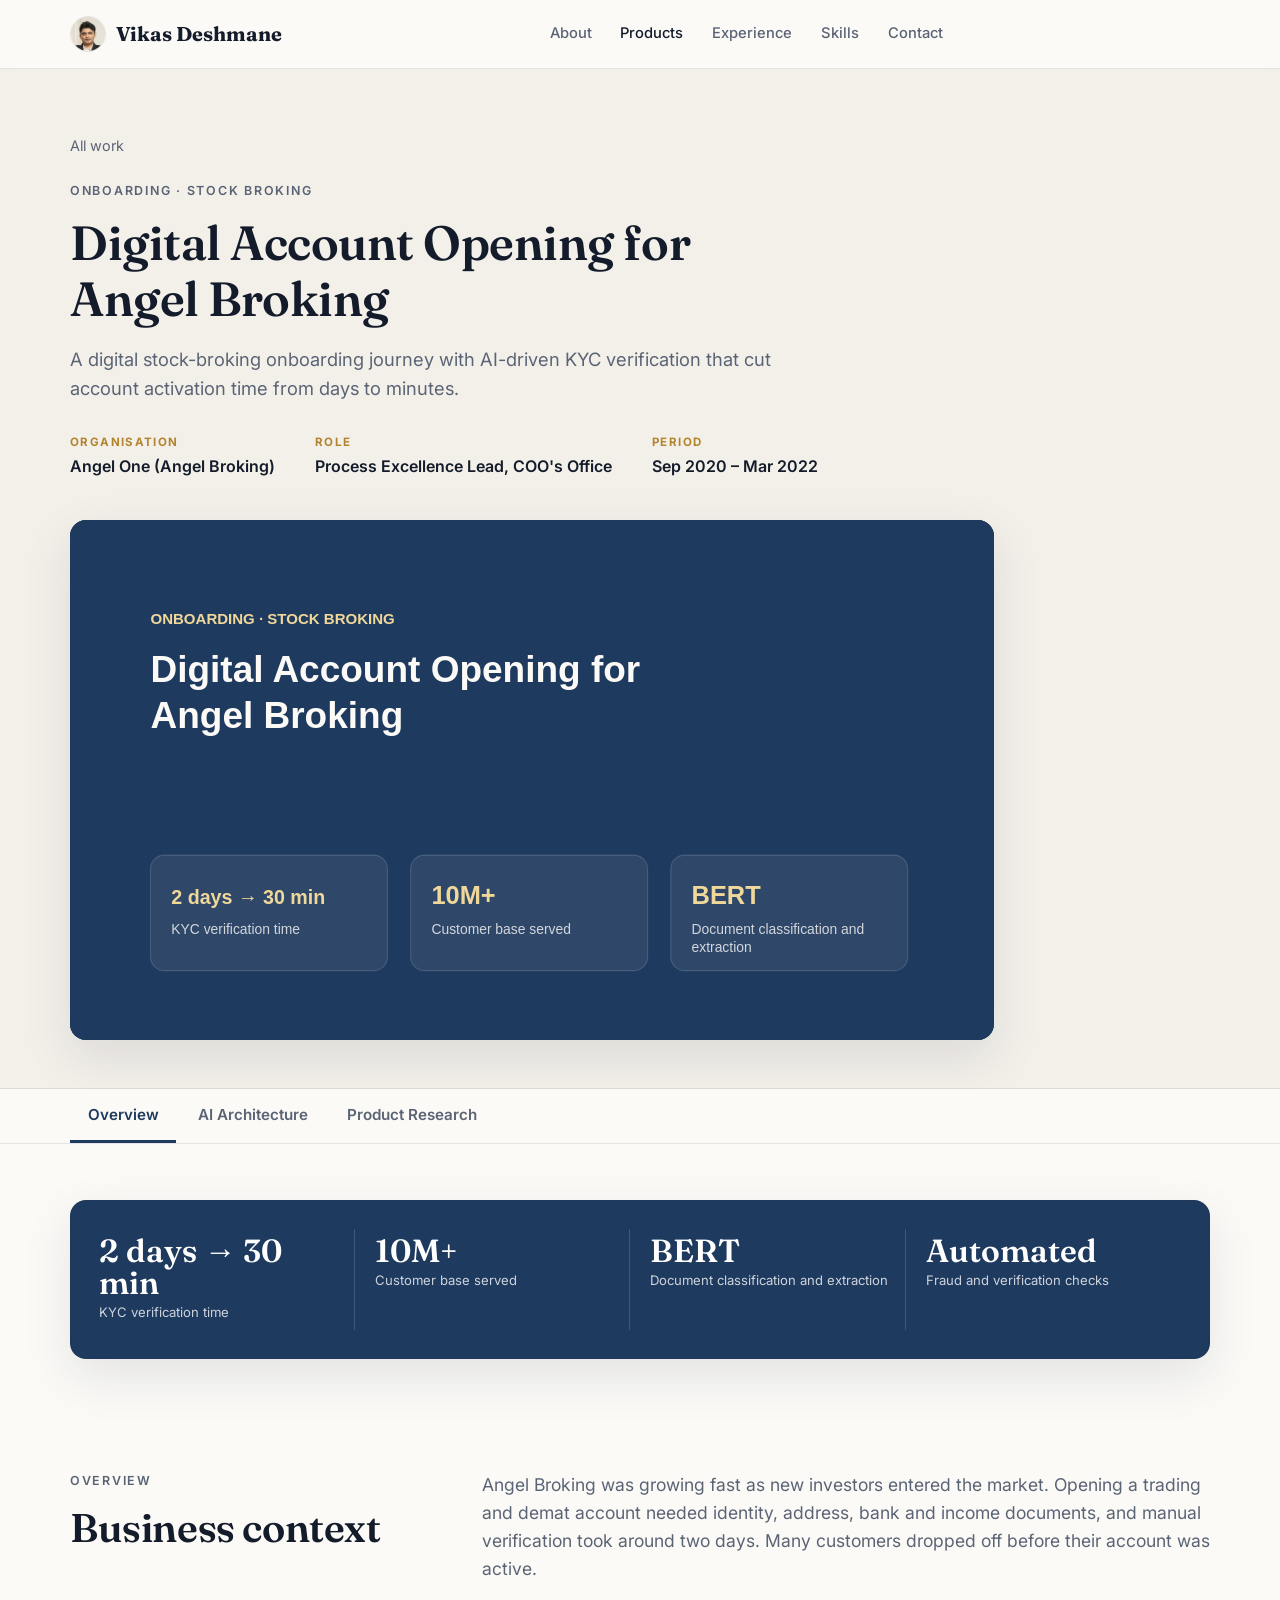
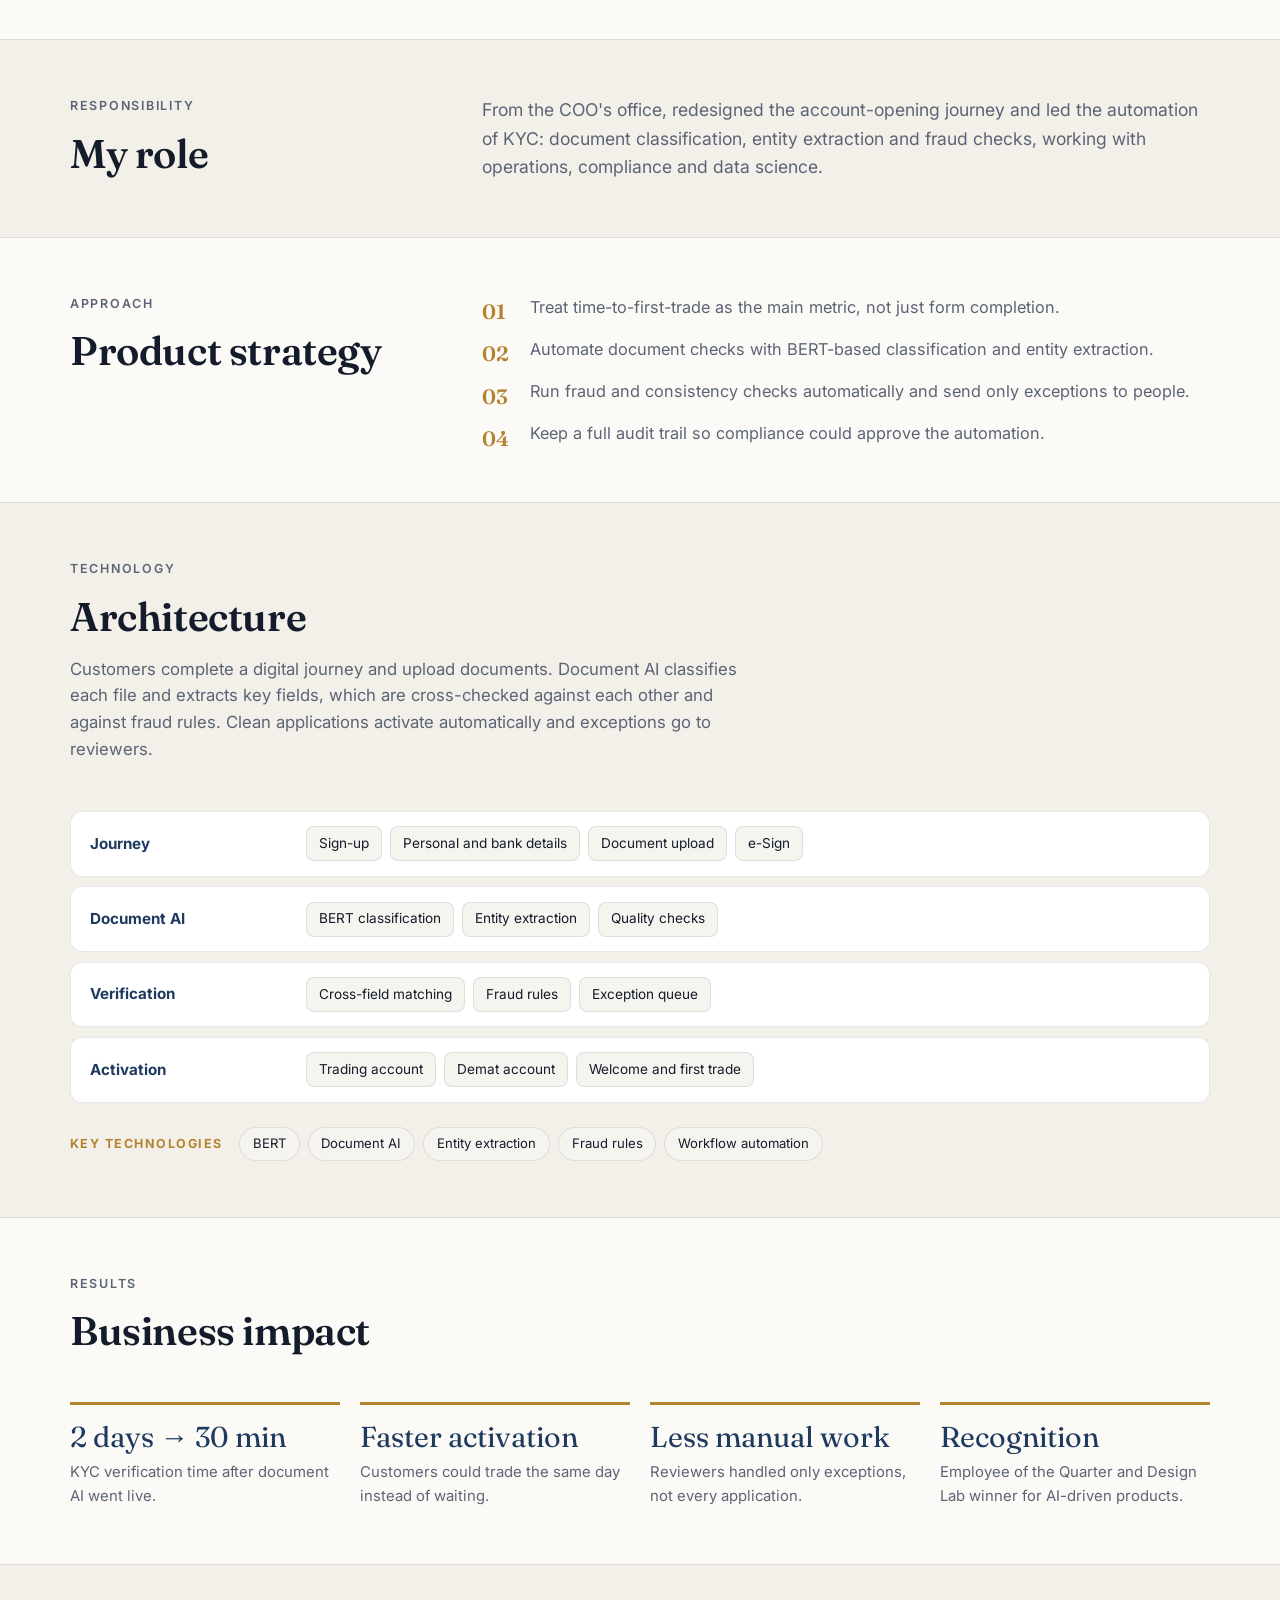
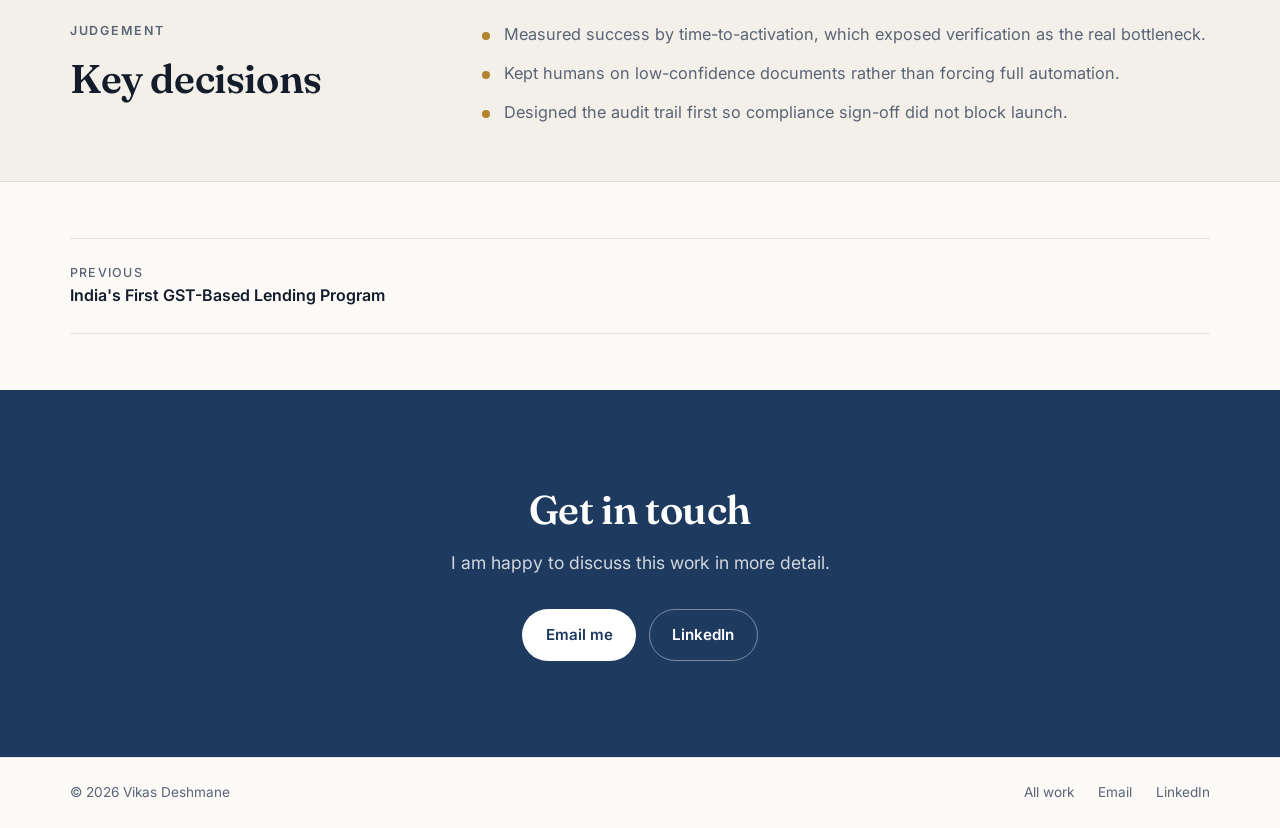
==== commit f136b2b8: "Add circular avatar beside name and favicon Co-Authored-By: Claude Fable 5.1 <noreply@anthropic.com>" ====
--- a/products/angel-broking-onboarding.html
+++ b/products/angel-broking-onboarding.html
@@ -7,12 +7,14 @@
   <meta name="description" content="A digital stock-broking onboarding journey with AI-driven KYC verification that cut account activation time from days to minutes.">
   <link rel="preconnect" href="https://fonts.googleapis.com">
   <link href="https://fonts.googleapis.com/css2?family=Inter:wght@400;500;600;700;800&family=Fraunces:opsz,wght@9..144,600;9..144,700&display=swap" rel="stylesheet">
-  <link rel="stylesheet" href="../styles.css?v=5">
+  <link rel="icon" type="image/png" href="../assets/favicon.png">
+  <link rel="apple-touch-icon" href="../assets/apple-touch-icon.png">
+  <link rel="stylesheet" href="../styles.css?v=6">
 </head>
 <body>
   <header class="nav" id="top">
     <div class="container nav__inner">
-      <a href="../index.html" class="nav__brand">Vikas Deshmane</a>
+      <a href="../index.html" class="nav__brand"><img src="../assets/avatar.jpg" alt="" class="nav__avatar">Vikas Deshmane</a>
       <nav class="nav__links" id="navLinks">
         <a href="../index.html#about">About</a>
         <a href="../index.html#products" class="active">Products</a>
@@ -200,6 +202,6 @@
       </nav>
     </div>
   </footer>
-  <script src="../script.js?v=5"></script>
+  <script src="../script.js?v=6"></script>
 </body>
 </html>
--- a/styles.css
+++ b/styles.css
@@ -70,7 +70,8 @@
   border-bottom: 1px solid var(--border);
 }
 .nav__inner { display: flex; align-items: center; justify-content: space-between; height: 68px; gap: 1rem; }
-.nav__brand { font-family: var(--font-display); font-size: 1.25rem; font-weight: 700; }
+.nav__brand { font-family: var(--font-display); font-size: 1.25rem; font-weight: 700; display: inline-flex; align-items: center; gap: 0.65rem; }
+.nav__avatar { width: 36px; height: 36px; border-radius: 50%; object-fit: cover; border: 1px solid var(--border); }
 
 .nav__links { display: flex; gap: 1.8rem; }
 .nav__links a { font-size: 0.92rem; font-weight: 500; color: var(--muted); transition: color 0.2s; }
